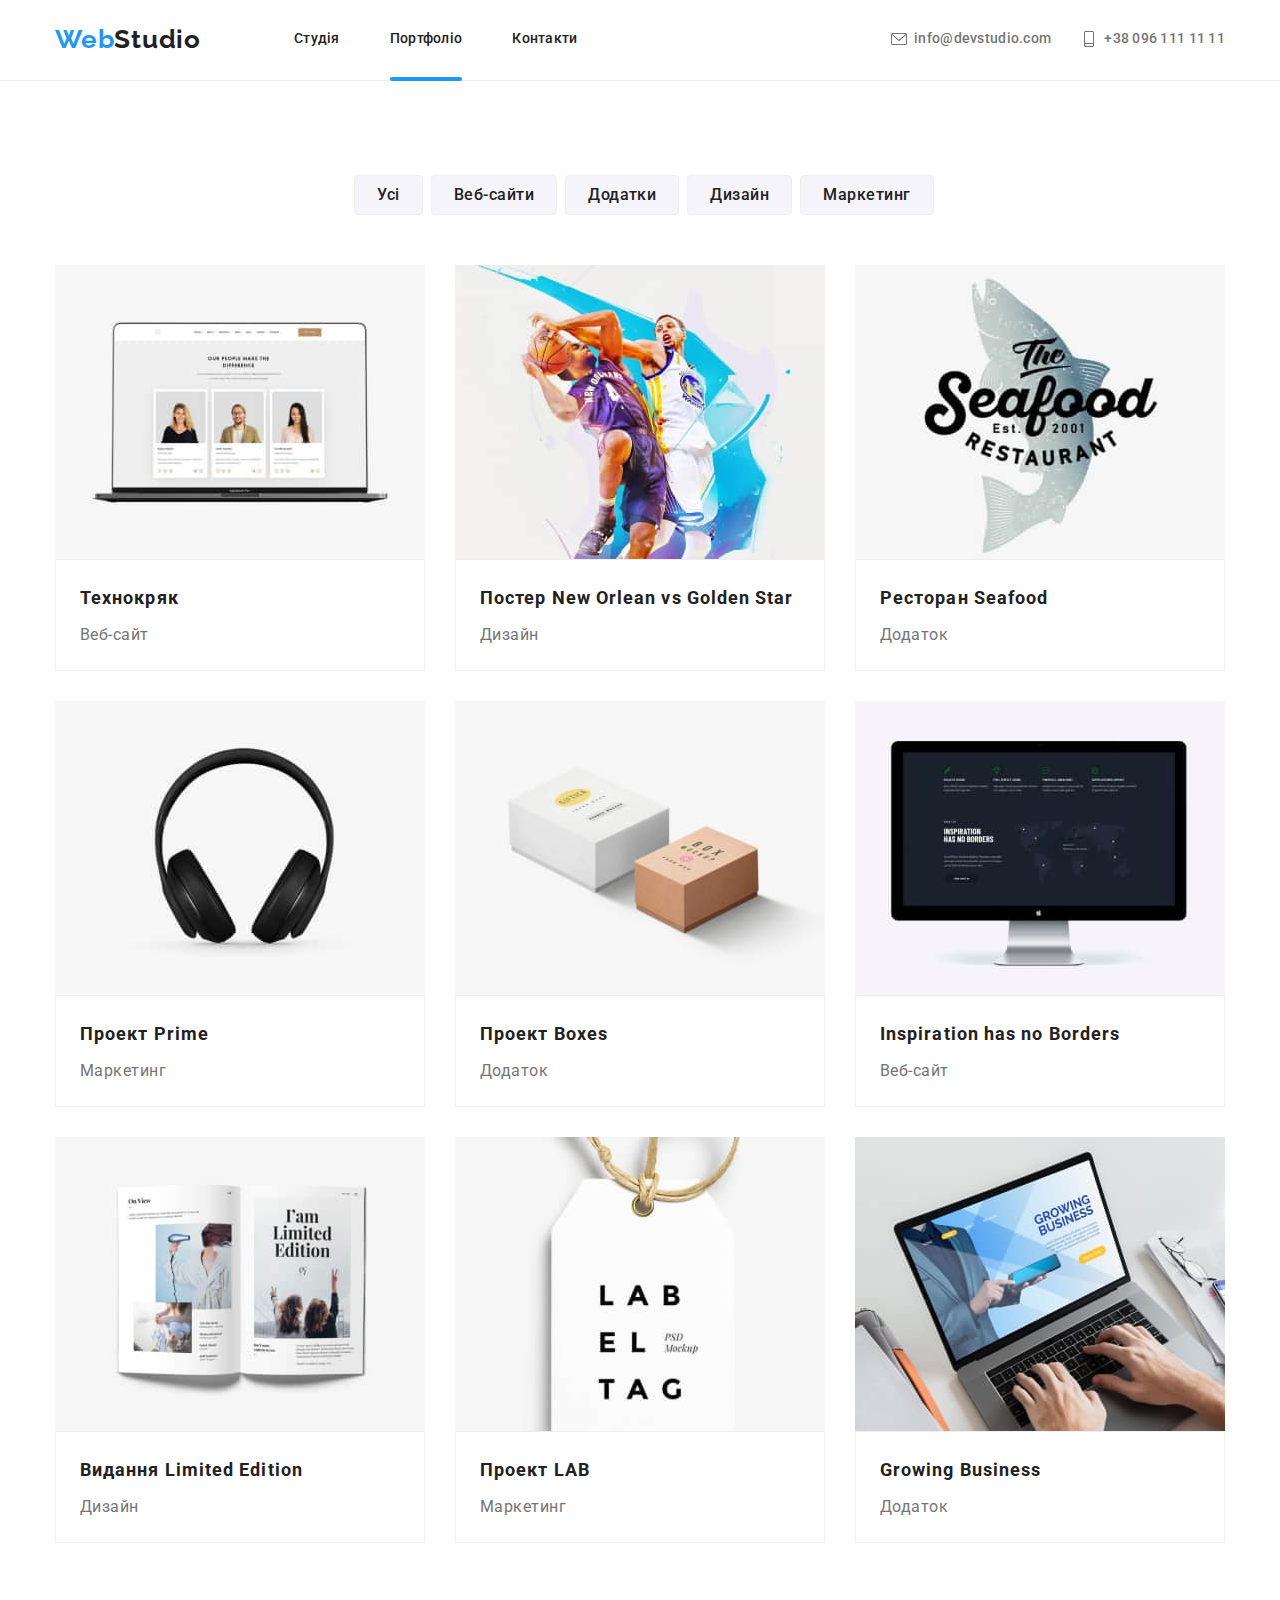
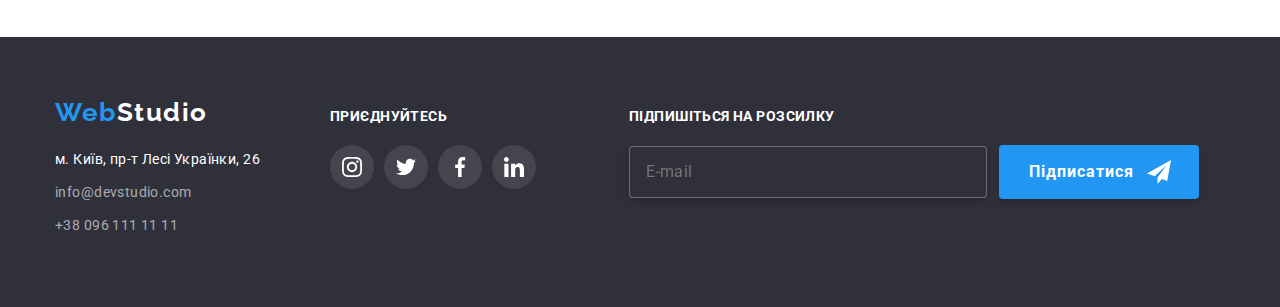
==== portfolio.html @ 9f4e59aa "add clon" ====
<!DOCTYPE html>
<html lang="uk">

<head>
    <meta charset="UTF-8">
    <meta http-equiv="X-UA-Compatible" content="IE=edge">
    <meta name="viewport" content="width=device-width, initial-scale=1.0">
    <link rel="preconnect" href="https://fonts.googleapis.com">
    <link rel="preconnect" href="https://fonts.gstatic.com" crossorigin>
    <link
        href="https://fonts.googleapis.com/css2?family=Raleway:wght@700&family=Roboto:wght@400;500;700;900&display=swap"
        rel="stylesheet">
    <!-- Спочатку нормалізатор -->
    <link rel="stylesheet"
        href="https://cdnjs.cloudflare.com/ajax/libs/modern-normalize/1.0.0/modern-normalize.min.css">
    <!-- В нормалізаторі modern-normalize за замовчуванням заданий глобальний border-box  в своїх стилях його можна не
        вказувати. -->
    <!-- Потім мої стилі -->
    <link rel="stylesheet" href="./css/main.min.css " />
    <!-- <link rel="stylesheet" href="./css/styles.css" /> -->
    <title>WebStudio</title>
</head>

<body>
    <!-------------------------------------- Header ------------------->
    <header class="header">
        <div class="container header__container">
            <nav class="navigation">
                <a class="logo header__logo" href="./index.html" lang="en"><span class="logo__accent">Web</span>Studio</a>
                <ul class="navigation navigation__list list">
                    <li><a class="navigation__link" href="./index.html">Студія</a> </li>
                    <li class="navigation__item"><a class="navigation__link" href="./portfolio.html">Портфоліо</a> </li>
                    <li><a class="navigation__link" href="#">Контакти</a> </li>
                </ul>
            </nav>
    
            <!-- <div class="connect header__connect"> -->
            <div class="container-connect">
                <ul class="connect list">
                    <li class="connect__item">
                        <a class="connect link" href="mailto:info@devstudio.com">
                            <svg class="connect__icon" width="16" height="16">
                                <use href="./images/symbol-defs.svg#icon-envelope"></use>
                            </svg>info@devstudio.com</a>
                    </li>
                    <li class="connect__item">
                        <a class="connect link" href="tel:+380961111111">
                            <svg class="connect__icon" width="16" height="16">
                                <use href="./images/symbol-defs.svg#icon-smartphone"></use>
                            </svg>+38 096 111 11 11</a>
                    </li>
                </ul>
            </div>
        </div>
    </header>
    </div>
    <main>
        <!------------------------- список кнопок-------------->
        <section class="section">
            <div class="container">
                <div class="btn-container">
                    <ul class="list">
                        <li class="btn-item"> <button class="button button-potfolio" type="button">Усі</button></li>
                        <li class="btn-item"> <button class="button button-potfolio" type="button">Веб-сайти</button>
                        </li>
                        <li class="btn-item"> <button class="button button-potfolio" type="button">Додатки</button></li>
                        <li class="btn-item"> <button class="button button-potfolio" type="button">Дизайн</button></li>
                        <li class="btn-item"> <button class="button button-potfolio" type="button">Маркетинг</button>
                        </li>
                    </ul>
                </div>
                <!-------------------------наші роботи products------------------->
                <ul class="list products-card">
                    <li class="products-card-item">
                        <div class="product-overflow">
                            <img clas="product-img" src="./images/tehnocrack.jpg" alt="технокряк" width="370">
                            <p class="products-actions"> Ресурс пропонує комплексні пропозиції з різним рівнем
                                функціоналу та сервісів. Все це
                                дозволить відвідувачу отримати
                                вичерпні відомості про компанію чи приватну особу.
                            </p>
                        </div>
                        <div class="products-text">
                            <h3 class="products-title">Технокряк</h3>
                            <p class="products-type">Веб-сайт</p>
                        </div>
                    </li>
                    <li class="products-card-item">
                        <div class="product-overflow">
                            <img clas="product-img" src="./images/neworlean.jpg" alt="ньюОрлеан" width="370">
                            <p class="products-actions"> Ресурс пропонує комплексні пропозиції з різним рівнем
                                функціоналу та сервісів. Все це дозволить відвідувачу отримати
                                вичерпні відомості про компанію чи приватну особу.
                            </p>
                        </div>
                        <div class="products-text">
                            <h3 class="products-title">Постер New Orlean vs Golden Star</h3>
                            <p class="products-type">Дизайн</p>
                        </div>
                    </li>
                    <li class="products-card-item">
                        <div class="product-overflow">
                            <img clas="product-img" src="./images/seafood.jpg" alt="ресторан" width="370">
                            <p class="products-actions"> Ресурс пропонує комплексні пропозиції з різним рівнем
                                функціоналу та сервісів. Все це дозволить відвідувачу отримати
                                вичерпні відомості про компанію чи приватну особу.
                            </p>
                        </div>
                        <div class="products-text">
                            <h3 class="products-title"> Ресторан <span lang="en">Seafood</span></h3>
                            <p class="products-type">Додаток</p>
                        </div>
                    </li>
                    <li class="products-card-item">
                        <div class="product-overflow">
                            <img clas="product-img" src="./images/prime.jpg" alt="прайм" width="370">
                            <p class="products-actions"> Ресурс пропонує комплексні пропозиції з різним рівнем
                                функціоналу та сервісів. Все це дозволить відвідувачу отримати
                                вичерпні відомості про компанію чи приватну особу.
                            </p>
                        </div>
                        <div class="products-text">
                            <h3 class="products-title">Проект <span lang="en">Prime</span></h3>
                            <p class="products-type">Маркетинг</p>
                        </div>
                    </li>
                    <li class="products-card-item">
                        <div class="product-overflow">
                            <img clas="product-img" src="./images/boxes.jpg" alt="боксес" width="370">
                            <p class="products-actions"> Ресурс пропонує комплексні пропозиції з різним рівнем
                                функціоналу та сервісів. Все це дозволить відвідувачу отримати
                                вичерпні відомості про компанію чи приватну особу.
                            </p>
                        </div>
                        <div class="products-text">
                            <h3 class="products-title">Проект <span lang="en">Boxes</span></h3>
                            <p class="products-type">Додаток</p>
                        </div>
                    </li>
                    <li class="products-card-item">
                        <div class="product-overflow">
                            <img clas="product-img" src="./images/inspiration.jpg" alt="натхнення" width="370">
                            <p class="products-actions"> Ресурс пропонує комплексні пропозиції з різним рівнем
                                функціоналу та сервісів. Все це дозволить відвідувачу отримати
                                вичерпні відомості про компанію чи приватну особу.
                            </p>
                        </div>
                        <div class="products-text">
                            <h3 class="products-title"> Inspiration has no Borders</h3>
                            <p class="products-type">Веб-сайт</p>
                        </div>
                    </li>
                    <li class="products-card-item">
                        <div class="product-overflow">
                            <img clas="product-img" src="./images/limited.jpg" alt="видання" width="370">
                            <p class="products-actions"> Ресурс пропонує комплексні пропозиції з різним рівнем
                                функціоналу та сервісів. Все це дозволить відвідувачу отримати
                                вичерпні відомості про компанію чи приватну особу.
                            </p>
                        </div>
                        <div class="products-text">
                            <h3 class="products-title">Видання <span lang="en">Limited Edition</span></h3>
                            <p class="products-type">Дизайн</p>
                        </div>
                    </li>
                    <li class="products-card-item">
                        <div class="product-overflow">
                            <img clas="product-img" src="./images/lab.jpg" alt="лаб" width="370">
                            <p class="products-actions"> Ресурс пропонує комплексні пропозиції з різним рівнем
                                функціоналу та сервісів. Все це дозволить відвідувачу отримати
                                вичерпні відомості про компанію чи приватну особу.
                            </p>
                        </div>
                        <div class="products-text">
                            <h3 class="products-title">Проект <span lang="en">LAB</span></h3>
                            <p class="products-type">Маркетинг</p>
                        </div>
                    </li>
                    <li class="products-card-item">
                        <div class="product-overflow">
                            <img clas="product-img" src="./images/business.jpg" alt="бизнес" width="370">
                            <p class="products-actions"> Ресурс пропонує комплексні пропозиції з різним рівнем
                                функціоналу та сервісів. Все це дозволить відвідувачу отримати
                                вичерпні відомості про компанію чи приватну особу.
                            </p>
                        </div>
                        <div class="products-text">
                            <h3 class="products-title"> <span lang="en">Growing Business</span></h3>
                            <p class="products-type">Додаток</p>
                        </div>
                    </li>
                </ul>
            </div>
        </section>
    </main>
    <!------------------------------------- footer ------------------->
    <footer class="footer">
        <div class="container container-foot">
            <div class="foot">
    
                <a class="footer__logo link" href="./index.html" lang="en"><span class="logo__accent">Web</span>Studio</a>
    
                <address class="container-address">
                    <a class="link address-link" href="https://goo.gl/maps/qexC5noHdbvhc4Kc7" target="_blank"
                        rel="noopener noreferrer">м. Київ, пр-т Лесі Українки, 26</a>
                </address>
    
                <ul class="foot-contacts list">
                    <li>
                        <a class="foot-contacts link" href="mailto:info@devstudio.com">info@devstudio.com</a>
                    </li>
                    <li>
                        <a class="foot-contacts link" href="tel:+380961111111">+38 096 111 11 11</a>
                    </li>
                </ul>
            </div>
    
            <div class="add">
                <h3 class="add__title">приєднуйтесь</h3>
                <!-- список соц мереж -->
                <ul class="soc list">
                    <li class="soc__item">
                        <a class="soc__link" href="#">
                            <svg class="" with="20" height="20">
                                <use href="./images/symbol-defs.svg#icon-instagram"></use>
                            </svg>
                        </a>
                    </li>
                    <li class="soc__item">
                        <a class="soc__link" href="#">
                            <svg class="" with="20" height="20">
                                <use href="./images/symbol-defs.svg#icon-twitter"></use>
                            </svg>
                        </a>
                    </li>
                    <li class="soc__item">
                        <a class="soc__link" href="#">
                            <svg class="" with="20" height="20">
                                <use href="./images/symbol-defs.svg#icon-facebook"></use>
                            </svg>
                        </a>
                    </li>
                    <li class="soc__item">
                        <a class="soc__link" href="#">
                            <svg class="" with="20" height="20">
                                <use href="./images/symbol-defs.svg#icon-linkedin"></use>
                            </svg>
                        </a>
                    </li>
                </ul>
            </div>
    
            <div class="subscribe">
                <h3 class="subscribe__title">підпишіться на розсилку</h3>
                <div class="subscribe__container">
                    <input class="subscribe__inp" type="email" name="mail" id="mail" placeholder="E-mail" />
                    <button class="subscribe__button" type="submit"> Підписатися</button>
                    <svg class="icon-send" width="24" height="24">
                        <use href="./images/icons.svg#icon-send"></use>
                    </svg>
                </div>
            </div>
        </div>
    </footer>


</body>

</html>
---- css/main.min.css ----
:root{--timing-function: 250ms cubic-bezier(0.4, 0, 0.2, 1);--primary-text-color: #757575;--secondary-text-color: #212121;--accent-background: #2196f3;--accent-text: #ffffff;--background-color: #f5f4fa;--primary-background-color: #ffffff;--secondary-background-color: #2f303a}.current{color:var(--accent-background)}.visually-hidden{position:absolute;white-space:nowrap;width:1px;height:1px;overflow:hidden;border:0;padding:0;clip:rect(0 0 0 0);-webkit-clip-path:inset(50%);clip-path:inset(50%);margin:-1px}textarea{resize:none}p,h1,h2,h3,h4,h5,h6{margin:0}ol,ul{margin:0;padding-left:0;list-style:none}a{color:currentColor;text-decoration:none}img{display:block;max-width:100%;height:auto}.about__title,.team__title,.client__title{font-weight:700;font-size:36px;line-height:1.16;letter-spacing:.03em;text-align:center;color:var(--secondary-text-color);margin-bottom:50px}.add__title,.subscribe__title{font-weight:700;font-size:14px;line-height:1.14;letter-spacing:.03em;text-transform:uppercase;color:var(--accent-text);margin-bottom:20px}body{font-family:"Roboto",sans-serif;font-weight:400;font-size:14px;line-height:1.71;letter-spacing:.03em;background-color:var(--primary-background-color);color:var(--primary-text-color)}.link{display:flex;text-decoration:none}.list{display:flex;list-style:none}.button{font-family:"Roboto",sans-serif;text-align:center;cursor:pointer}.container{width:1200px;padding-left:15px;padding-right:15px;margin-left:auto;margin-right:auto}.btn-container{display:flex;justify-content:center;margin-bottom:50px}.section{padding-top:94px;padding-bottom:94px}.logo{font-family:"Raleway";font-weight:700;font-size:26px;line-height:1.19;letter-spacing:.03em;color:var(--secondary-text-color)}.logo__accent{color:var(--accent-background)}.soc{display:flex;justify-content:center;align-items:baseline;gap:10px}.soc__link{width:44px;height:44px;border-radius:50%;display:flex;align-items:center;justify-content:center;background-color:rgba(255,255,255,.1);transition:color var(--timing-function),background-color var(--timing-function);fill:currentColor}.soc__link:hover,.soc__link:focus{background-color:var(--accent-background);color:var(--accent-text)}.soc__item{color:var(--accent-text)}.team__soc__item{color:#afb1b8}.backdrop{position:fixed;top:0px;left:0px;width:100%;height:100%;background:rgba(0,0,0,.2);transition:opacity var(--timing-function),visibility var(--timing-function)}.modal{position:absolute;top:50%;left:50%;min-width:528px;min-height:581px;background:var(--primary-background-color);box-shadow:0px 1px 3px rgba(0,0,0,.12),0px 1px 1px rgba(0,0,0,.14),0px 2px 1px rgba(0,0,0,.2);border-radius:4px;transform:translate(-50%, -50%) scaleY(1) rotate(0deg);transition:transform 250ms linear}.backdrop.is-hidden .modal{transform:translate(-50%, -50%) scaleY(0) rotate(90deg)}.backdrop.is-hidden{opacity:0;visibility:hidden;pointer-events:none}.form{position:relative;width:528px;height:581px;background:var(--accent-text);box-shadow:0px 1px 3px rgba(0,0,0,.12),0px 1px 1px rgba(0,0,0,.14),0px 2px 1px rgba(0,0,0,.2);border-radius:4px;padding:40px}.modal-close-btn{position:absolute;top:8px;right:8px;display:flex;align-items:center;justify-content:center;width:30px;height:30px;background:var(--primary-background-color);border:1px solid rgba(0,0,0,.1);border-radius:50%;background-color:rgba(0,0,0,0);padding:0;cursor:pointer}.icon-close{transition:fill var(--timing-function)}.icon-close:hover,.icon-close:focus{fill:var(--accent-background)}.modal-title{font-weight:700;font-size:20px;line-height:1.15;letter-spacing:.03em;text-align:center;color:var(--secondary-text-color);margin-bottom:12px}.form-container{position:relative}.form-title-field{font-weight:400;font-size:12px;line-height:1.16;letter-spacing:.01em;margin-bottom:4px}.form-input{display:block;width:100%;height:40px;padding:0;padding-left:42px;border:1px solid rgba(33,33,33,.2);border-radius:4px;transition:border var(--timing-function);cursor:pointer}.form-input:hover{border-color:var(--accent-background);fill:var(--accent-background)}.form-label{display:flex;flex-direction:column;transition:fill var(--timing-function);font-size:16px;margin-bottom:10px;outline:rgba(0,0,0,0)}.form-label:last-child{margin-bottom:0px}.form-textarea{width:100%;padding:12px 16px;font-weight:400;font-size:12px;line-height:1.16;letter-spacing:.01em;border:1px solid rgba(33,33,33,.2);border-radius:4px;transition:border-color var(--timing-function)}.form-textarea::-moz-placeholder{color:rgba(117,117,117,.5)}.form-textarea:-ms-input-placeholder{color:rgba(117,117,117,.5)}.form-textarea::placeholder{color:rgba(117,117,117,.5)}.form-textarea:hover{border-color:var(--accent-background)}.icon{position:absolute;top:50%;left:12px;transform:translateY(-50%)}.form-container:focus-within>.icon{fill:var(--accent-background);border-color:var(--accent-background)}.form-button{display:block;margin:0px auto;width:200px;font-weight:700;font-size:16px;line-height:1.87;letter-spacing:.06em;text-align:center;padding:10px 52px;color:var(--accent-text);border-color:#188ce8;border:none;background:#188ce8;transition:box-shadow var(--timing-function);border-radius:4px;cursor:pointer}.form-button:hover,.form-button:focus{box-shadow:0px 4px 4px rgba(0,0,0,.15)}.check{display:flex;align-items:center;justify-content:center;margin-top:20px;margin-bottom:30px;line-height:1.71;letter-spacing:.03em}.check-icon{width:15px;height:15px;border:2px solid var(--secondary-text-color);border-radius:2px;margin-right:7px}.check-inp:checked+.check-icon{border:var(--accent-background);background-color:var(--accent-background);background-image:url(../images/iconcheck.svg);background-size:contain;background-origin:border-box}.dogovor-accent{color:var(--accent-background);text-decoration:underline;text-underline-offset:3px}.header{padding-top:24px;padding-bottom:25px;border-bottom:1px solid #ececec}.header__container{display:flex;align-items:center}.navigation{display:flex;align-items:center}.container-connect{margin-left:auto}.header__logo{margin-right:93px}.navigation{font-weight:500;font-size:14px;line-height:1.14;letter-spacing:.02em;color:var(--secondary-text-color)}.navigation__list{gap:50px}.navigation__link{transition:var(--timing-function)}.navigation__link:hover,.navigation__link:focus{color:var(--accent-background)}.navigation__item{position:relative}.navigation__item::after{position:absolute;left:0px;top:46px;content:"";width:100%;height:4px;background:var(--accent-background);border-radius:2px}.connect{display:flex;font-weight:500;font-size:14px;line-height:1.14;letter-spacing:.02em;color:var(--primary-text-color);fill:currentColor;transition:color var(--timing-function)}.connect:hover,.connect:focus{color:var(--accent-background)}.connect__item{margin-right:30px}.connect__item:last-child{margin-right:0}.connect__icon{margin-right:7px}.hero{max-width:1600px;margin:0 auto;padding:200px 0px;background:var(--secondary-background-color);text-align:center;background-image:linear-gradient(rgba(47, 48, 58, 0.4), rgba(47, 48, 58, 0.4)),url(../images/hero.jpg);background-repeat:no-repeat;background-position:center;background-size:cover}.hero__title{font-weight:900;font-size:44px;line-height:1.36;letter-spacing:.06em;width:696px;color:var(--primary-background-color);text-transform:uppercase;margin:0 auto;margin-bottom:30px}.hero__button{width:216px;font-weight:700;font-size:14px;line-height:1.87;letter-spacing:.06em;color:var(--accent-text);background:var(--accent-background);border-radius:4px;border-color:rgba(0,0,0,0);padding:10px 32px}.benefits{gap:30px}.benefits__title{font-weight:700;font-size:14px;line-height:1.14;letter-spacing:.03em;text-transform:uppercase;color:var(--secondary-text-color);margin-bottom:10px}.benefits__item{width:270px}.benefits__item::before{display:block;content:"";height:120px;margin-bottom:30px;background-repeat:no-repeat;background-position:center;background-color:var(--background-color);border-radius:4px}.benefits__text{font-weight:400;font-size:14px;line-height:1.71;letter-spacing:.03em}.icon-detail::before{background-image:url(../images/icon/antenna.svg)}.icon-punctuality::before{background-image:url(../images/icon/clock.svg)}.icon-time::before{background-image:url(../images/icon/diagram.svg)}.icon-tech::before{background-image:url(../images/icon/astronaut.svg)}.about{padding-top:0px;gap:30px}.about__item{position:relative}.about__box{position:absolute;left:0;bottom:0;width:100%;height:70px;background:rgba(47,48,58,.8);text-align:center;padding:27px}.about__text{font-weight:700;font-size:14px;line-height:1.14;letter-spacing:.03em;text-transform:uppercase;color:var(--accent-text)}.team{gap:30px;background-color:var(--background-color)}.team__item{max-width:270px;gap:30px;background:var(--primary-background-color);box-shadow:0px 1px 3px rgba(0,0,0,.12),0px 1px 1px rgba(0,0,0,.14),0px 2px 1px rgba(0,0,0,.2);border-radius:0px 0px 4px 4px}.user{padding-top:30px;padding-bottom:30px}.user__name{font-weight:500;font-size:16px;line-height:1.19;letter-spacing:.03em;color:var(--secondary-text-color);text-align:center;margin-bottom:10px}.user__profile{font-weight:400;font-size:16px;line-height:1.19;letter-spacing:.03em;text-align:center;margin-bottom:16px}.client{justify-content:space-between;text-align:center}.client__link{width:170px;height:92px;display:flex;align-items:center;justify-content:center;border:1px solid #afb1b8;border-radius:4px;color:#afb1b8;transition:color var(--timing-function),border-color var(--timing-function)}.client__link:hover,.client__link:focus{border-color:var(--accent-background);color:var(--accent-background)}.client__icon{fill:currentColor}.footer{margin:0 auto;padding-top:60px;padding-bottom:60px;background:var(--secondary-background-color);line-height:1.71;letter-spacing:.03em}.container-foot{display:flex;align-items:baseline}.foot{display:block}.footer__logo{font-family:"Raleway";font-style:normal;font-weight:700;font-size:26px;line-height:1.19;letter-spacing:.06em;width:145px;margin-bottom:20px;color:var(--accent-text)}.container-address{display:block;margin-bottom:9px}.address-link{font-style:normal;line-height:1.71;letter-spacing:.03em;color:var(--accent-text)}.foot-contacts{display:block;margin-bottom:9px;color:rgba(255,255,255,.6)}.add-title,.subscribe-title{color:var(--accent-text);margin-bottom:20px}.add{display:block;margin-left:70px}.subscribe{margin-left:93px;margin-right:0px}.subscribe__container{position:relative;display:flex;width:570px;justify-content:space-between;align-items:center;gap:12px}.subscribe__inp{display:flex;width:358px;align-items:center;font-size:16px;line-height:1.25;letter-spacing:.03em;padding:15px 0px 15px 16px;background-color:var(--secondary-background-color);border:1px solid rgba(255,255,255,.3);filter:drop-shadow(0px 4px 4px rgba(0, 0, 0, 0.15));border-radius:4px;color:rgba(255,255,255,.6)}.subscribe__button{width:200px;padding:10px;font-weight:700;font-size:16px;line-height:1.875;letter-spacing:.06em;align-items:center;text-align:left;padding:10px 28px;color:var(--accent-text);background:var(--accent-background);border-radius:4px;box-shadow:0px 4px 4px rgba(0,0,0,.15);border-color:rgba(0,0,0,0)}.icon-send{position:absolute;right:28px;margin-left:10px;fill:var(--accent-text)}.button-potfolio{font-weight:500;font-size:16px;line-height:1.625;letter-spacing:.03em;color:var(--secondary-text-color);padding:6px 22px;background-color:var(--background-color);border-radius:4px;border:1px solid #eee;transition:color var(--timing-function),background-color var(--timing-function)}.button-potfolio:hover,.button-potfolio:focus{color:var(--accent-text);background-color:var(--accent-background)}.btn-item{margin-left:8px}.products-title{font-weight:700;font-size:18px;line-height:2;letter-spacing:.06em;color:var(--secondary-text-color);margin-bottom:4px}.products-card{display:flex;flex-wrap:wrap;gap:30px;background:var(--primary-background-color)}.products-card-item{transition:box-shadow var(--timing-function)}.products-card-item:hover,.products-card-item:focus{box-shadow:0px 1px 1px rgba(0,0,0,.12),0px 4px 4px rgba(0,0,0,.06),1px 4px 6px rgba(0,0,0,.16)}.products-text{padding:20px 24px;border:1px solid #eee}.products-type{font-weight:400;font-size:16px;line-height:1.875;letter-spacing:.03em}.product-overflow{position:relative;overflow:hidden}.products-actions{position:absolute;top:0;left:0;height:100%;font-weight:400;font-size:18px;line-height:1.56;letter-spacing:.03em;color:var(--accent-text);padding:63px 24px 0px 24px;background:rgba(33,150,243,.9);transform:translateY(100%);transition:transform var(--timing-function)}.products-card-item:hover .products-actions{transform:translateY(0%)}/*# sourceMappingURL=main.min.css.map */
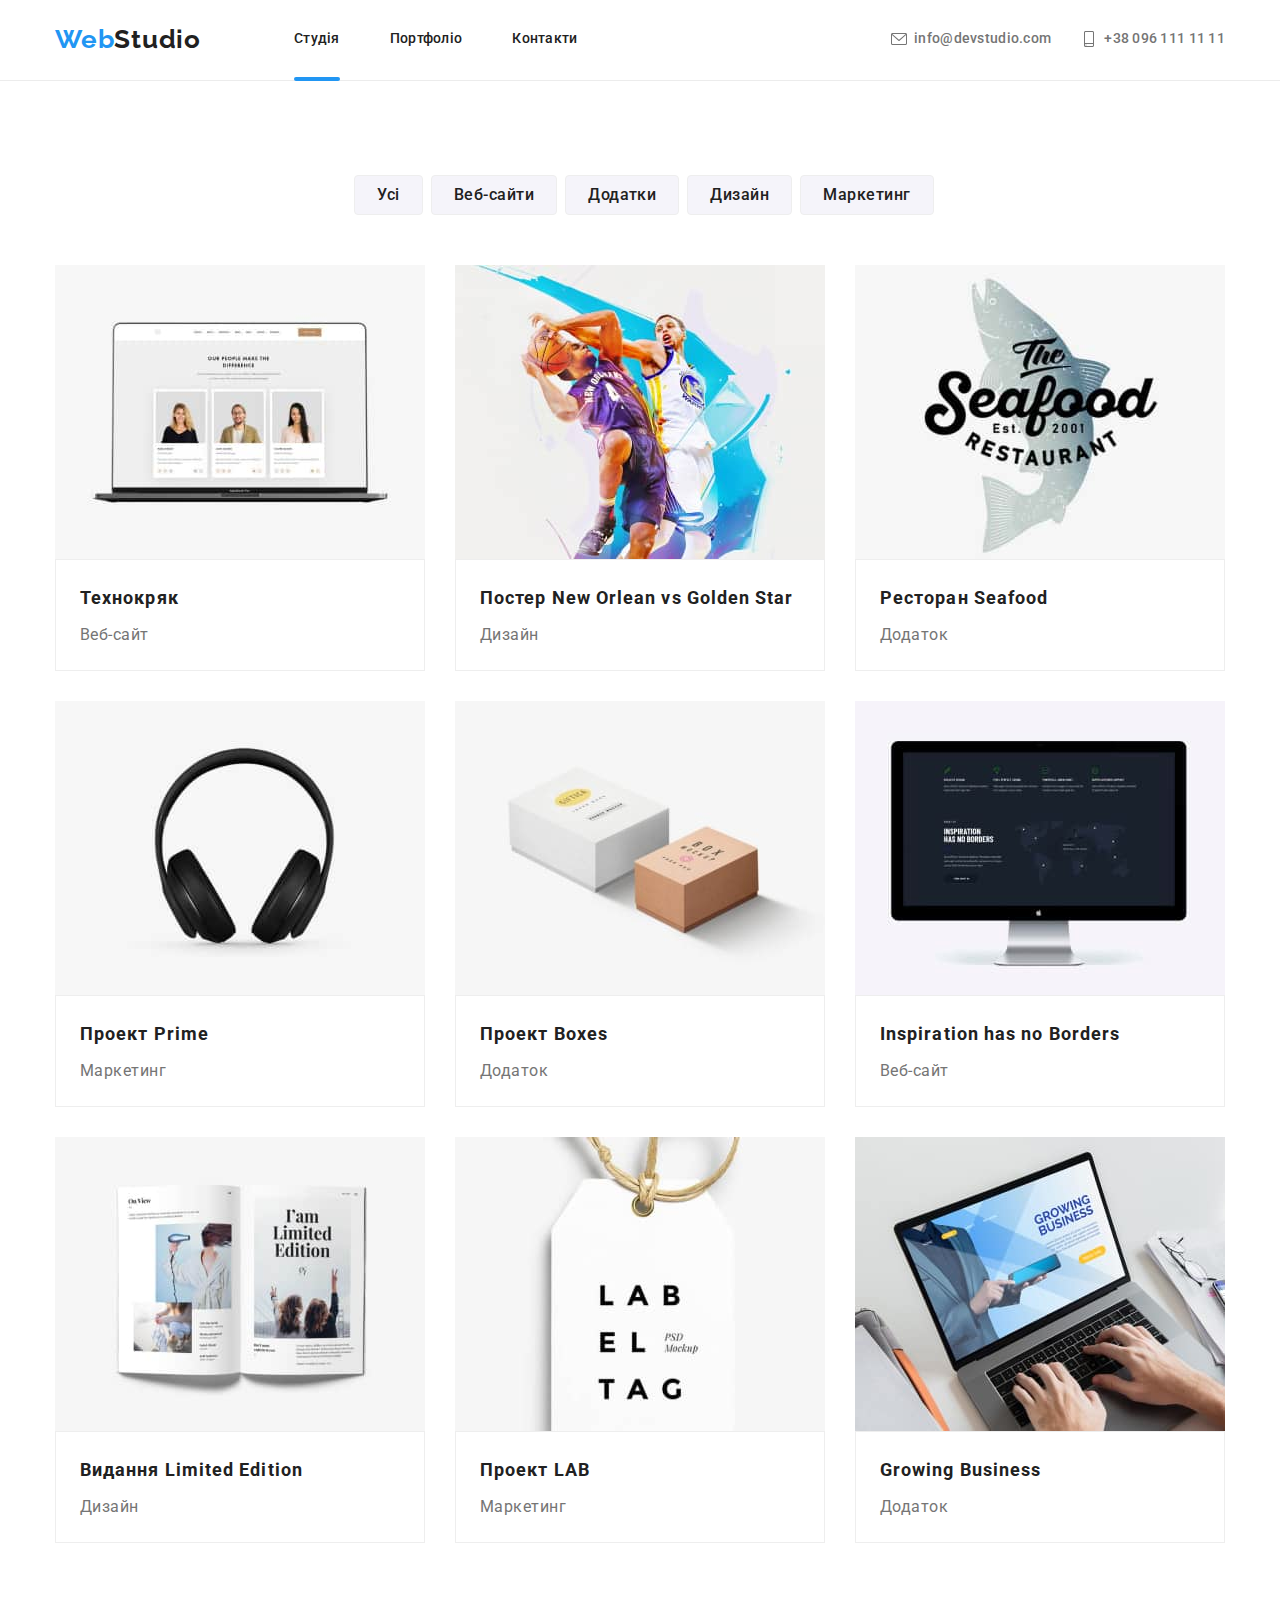
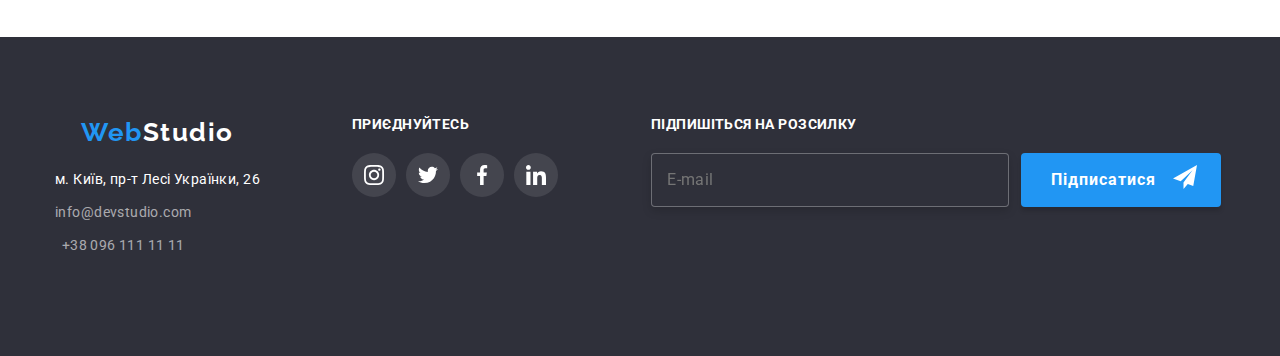
==== commit 764e24d1: "add kor" ====
--- a/portfolio.html
+++ b/portfolio.html
@@ -23,49 +23,102 @@
 
 <body>
     <!-------------------------------------- Header ------------------->
+    <!------------------------------- Header ------------------->
     <header class="header">
         <div class="container header__container">
+            <a class="logo header__logo" href="./index.html" lang="en"><span class="logo__accent">Web</span>Studio</a>
             <nav class="navigation">
-                <a class="logo header__logo" href="./index.html" lang="en"><span class="logo__accent">Web</span>Studio</a>
                 <ul class="navigation navigation__list list">
-                    <li><a class="navigation__link" href="./index.html">Студія</a> </li>
-                    <li class="navigation__item"><a class="navigation__link" href="./portfolio.html">Портфоліо</a> </li>
+                    <li class="navigation__item"><a class="navigation__link" href="./index.html">Студія</a></li>
+                    <li><a class="navigation__link" href="./portfolio.html">Портфоліо</a></li>
                     <li><a class="navigation__link" href="#">Контакти</a> </li>
                 </ul>
             </nav>
     
-            <!-- <div class="connect header__connect"> -->
             <div class="container-connect">
-                <ul class="connect list">
-                    <li class="connect__item">
-                        <a class="connect link" href="mailto:info@devstudio.com">
+                <ul class="connect">
+                    <li class="connect__item"><a class="connect link" href="mailto:info@devstudio.com">
                             <svg class="connect__icon" width="16" height="16">
                                 <use href="./images/symbol-defs.svg#icon-envelope"></use>
                             </svg>info@devstudio.com</a>
                     </li>
-                    <li class="connect__item">
-                        <a class="connect link" href="tel:+380961111111">
+                    <li class="connect__item"><a class="connect link" href="tel:+380961111111">
                             <svg class="connect__icon" width="16" height="16">
                                 <use href="./images/symbol-defs.svg#icon-smartphone"></use>
                             </svg>+38 096 111 11 11</a>
                     </li>
                 </ul>
             </div>
+    
+            <button type="button" class="menu-open-btn" data-menu-open>
+                <svg class="icon_mob_menu" width="40" height="40">
+                    <use href="./images/icons.svg#icon_mob_menu"></use>
+                </svg>
+            </button>
         </div>
+        <!-- ------------------------------------------------------------------ -->
+        <div class="mob-menu is-hidden" data-menu>
+            <div class="container">
+    
+                <button type="button" class="menu-close-btn" data-menu-close>
+                    <svg class="icon-close_mob" width="40" height="40">
+                        <use href="./images/icons.svg#icon-close_mob"></use>
+                    </svg>
+                </button>
+    
+                <div>
+                    <ul class="mob-menu-list list">
+                        <li class="mob-menu__item"><a class="mob-menu__link" href="./index.html">Студія</a>
+                        </li>
+                        <li class="mob-menu__item"><a class="mob-menu__link" href="./portfolio.html">Портфоліо</a>
+                        </li>
+                        <li class="mob-menu__item"><a class="mob-menu__link" href="#">Контакти</a>
+                        </li>
+                    </ul>
+                </div>
+    
+    
+                <div>
+                    <ul class="mob_connect__list">
+                        <li class="mob_connect__item">
+                            <a class="connect__tel" href="tel:+380961111111">+38 096 111 11 11</a>
+                        </li>
+                        <li class="mob_connect__item">
+                            <a class="connect__mail" href="mailto:info@devstudio.com">info@devstudio.com</a>
+                        </li>
+                    </ul>
+    
+                    <ul class="mob_soc list">
+                        <li class="mob_soc__item"><a class="mob_soc__link" href="#">
+                                <use href="#">Instagram</use>
+                            </a></li>
+                        <li class="mob_soc__item"><a class="mob_soc__link" href="#">
+                                <use href="#">Twitter</use>
+                            </a></li>
+                        <li class="mob_soc__item"><a class="mob_soc__link" href="#">
+                                <use href="#">Facebook</use>
+                            </a></li>
+                        <li class="mob_soc__item"><a class="mob_soc__link" href="#">
+                                <use href="#">Linkedin</use>
+                            </a></li>
+                    </ul>
+                    </div=>
+                </div>
+            </div>
     </header>
-    </div>
     <main>
         <!------------------------- список кнопок-------------->
         <section class="section">
             <div class="container">
                 <div class="btn-container">
                     <ul class="list">
-                        <li class="btn-item"> <button class="button button-potfolio" type="button">Усі</button></li>
-                        <li class="btn-item"> <button class="button button-potfolio" type="button">Веб-сайти</button>
-                        </li>
-                        <li class="btn-item"> <button class="button button-potfolio" type="button">Додатки</button></li>
-                        <li class="btn-item"> <button class="button button-potfolio" type="button">Дизайн</button></li>
-                        <li class="btn-item"> <button class="button button-potfolio" type="button">Маркетинг</button>
+                        <li class="btn-item"> <button class="button button-portfolio" type="button">Усі</button></li>
+                        <li class="btn-item"> <button class="button button-portfolio" type="button">Веб-сайти</button>
+                        </li>
+                        <li class="btn-item"> <button class="button button-portfolio" type="button">Додатки</button>
+                        </li>
+                        <li class="btn-item"> <button class="button button-portfolio" type="button">Дизайн</button></li>
+                        <li class="btn-item"> <button class="button button-portfolio" type="button">Маркетинг</button>
                         </li>
                     </ul>
                 </div>
@@ -195,71 +248,77 @@
     </main>
     <!------------------------------------- footer ------------------->
     <footer class="footer">
-        <div class="container container-foot">
-            <div class="foot">
-    
-                <a class="footer__logo link" href="./index.html" lang="en"><span class="logo__accent">Web</span>Studio</a>
-    
-                <address class="container-address">
-                    <a class="link address-link" href="https://goo.gl/maps/qexC5noHdbvhc4Kc7" target="_blank"
-                        rel="noopener noreferrer">м. Київ, пр-т Лесі Українки, 26</a>
-                </address>
-    
-                <ul class="foot-contacts list">
-                    <li>
-                        <a class="foot-contacts link" href="mailto:info@devstudio.com">info@devstudio.com</a>
-                    </li>
-                    <li>
-                        <a class="foot-contacts link" href="tel:+380961111111">+38 096 111 11 11</a>
-                    </li>
-                </ul>
-            </div>
-    
-            <div class="add">
-                <h3 class="add__title">приєднуйтесь</h3>
-                <!-- список соц мереж -->
-                <ul class="soc list">
-                    <li class="soc__item">
-                        <a class="soc__link" href="#">
-                            <svg class="" with="20" height="20">
-                                <use href="./images/symbol-defs.svg#icon-instagram"></use>
-                            </svg>
-                        </a>
-                    </li>
-                    <li class="soc__item">
-                        <a class="soc__link" href="#">
-                            <svg class="" with="20" height="20">
-                                <use href="./images/symbol-defs.svg#icon-twitter"></use>
-                            </svg>
-                        </a>
-                    </li>
-                    <li class="soc__item">
-                        <a class="soc__link" href="#">
-                            <svg class="" with="20" height="20">
-                                <use href="./images/symbol-defs.svg#icon-facebook"></use>
-                            </svg>
-                        </a>
-                    </li>
-                    <li class="soc__item">
-                        <a class="soc__link" href="#">
-                            <svg class="" with="20" height="20">
-                                <use href="./images/symbol-defs.svg#icon-linkedin"></use>
-                            </svg>
-                        </a>
-                    </li>
-                </ul>
-            </div>
-    
+        <div class="container foot">
+    
+            <div class="container-tablet">
+    
+                <div class="container-logo-contacts">
+                    <a class="footer__logo link" href="./index.html" lang="en"><span
+                            class="logo__accent">Web</span>Studio</a>
+                    <address class="container-address">
+                        <a class="link address-link" href="https://goo.gl/maps/qexC5noHdbvhc4Kc7" target="_blank"
+                            rel="noopener noreferrer">м. Київ, пр-т Лесі Українки, 26</a>
+                    </address>
+                    <ul class="foot-contacts list">
+                        <li>
+                            <a class="foot-contacts link" href="mailto:info@devstudio.com">info@devstudio.com</a>
+                        </li>
+                        <li>
+                            <a class="foot-contacts link" href="tel:+380961111111">+38 096 111 11 11</a>
+                        </li>
+                    </ul>
+                </div>
+    
+                <div class="add">
+                    <h3 class="add__title">приєднуйтесь</h3>
+                    <!-- список соц мереж -->
+                    <ul class="soc list">
+                        <li class="soc__item">
+                            <a class="soc__link" href="#">
+                                <svg class="" with="20" height="20">
+                                    <use href="./images/symbol-defs.svg#icon-instagram"></use>
+                                </svg>
+                            </a>
+                        </li>
+                        <li class="soc__item">
+                            <a class="soc__link" href=" #">
+                                <svg class="" with="20" height="20">
+                                    <use href="./images/symbol-defs.svg#icon-twitter"></use>
+                                </svg>
+                            </a>
+                        </li>
+                        <li class="soc__item">
+                            <a class="soc__link" href="#">
+                                <svg class="" with="20" height="20">
+                                    <use href="./images/symbol-defs.svg#icon-facebook"></use>
+                                </svg>
+                            </a>
+                        </li>
+                        <li class="soc__item">
+                            <a class="soc__link" href="#">
+                                <svg class="" with="20" height="20">
+                                    <use href="./images/symbol-defs.svg#icon-linkedin"></use>
+                                </svg>
+                            </a>
+                        </li>
+                    </ul>
+                </div>
+    
+            </div>
             <div class="subscribe">
                 <h3 class="subscribe__title">підпишіться на розсилку</h3>
                 <div class="subscribe__container">
                     <input class="subscribe__inp" type="email" name="mail" id="mail" placeholder="E-mail" />
                     <button class="subscribe__button" type="submit"> Підписатися</button>
-                    <svg class="icon-send" width="24" height="24">
-                        <use href="./images/icons.svg#icon-send"></use>
-                    </svg>
-                </div>
-            </div>
+                    <span class="send">
+                        <svg class="icon-send" width="24" height="24">
+                            <use href="./images/icons.svg#icon-send"></use>
+                        </svg>
+                    </span>
+                </div>
+            </div>
+    
+    
         </div>
     </footer>
 
--- a/css/main.min.css
+++ b/css/main.min.css
@@ -1 +1 @@
-:root{--timing-function: 250ms cubic-bezier(0.4, 0, 0.2, 1);--primary-text-color: #757575;--secondary-text-color: #212121;--accent-background: #2196f3;--accent-text: #ffffff;--background-color: #f5f4fa;--primary-background-color: #ffffff;--secondary-background-color: #2f303a}.current{color:var(--accent-background)}.visually-hidden{position:absolute;white-space:nowrap;width:1px;height:1px;overflow:hidden;border:0;padding:0;clip:rect(0 0 0 0);-webkit-clip-path:inset(50%);clip-path:inset(50%);margin:-1px}textarea{resize:none}p,h1,h2,h3,h4,h5,h6{margin:0}ol,ul{margin:0;padding-left:0;list-style:none}a{color:currentColor;text-decoration:none}img{display:block;max-width:100%;height:auto}.about__title,.team__title,.client__title{font-weight:700;font-size:36px;line-height:1.16;letter-spacing:.03em;text-align:center;color:var(--secondary-text-color);margin-bottom:50px}.add__title,.subscribe__title{font-weight:700;font-size:14px;line-height:1.14;letter-spacing:.03em;text-transform:uppercase;color:var(--accent-text);margin-bottom:20px}body{font-family:"Roboto",sans-serif;font-weight:400;font-size:14px;line-height:1.71;letter-spacing:.03em;background-color:var(--primary-background-color);color:var(--primary-text-color)}.link{display:flex;text-decoration:none}.list{display:flex;list-style:none}.button{font-family:"Roboto",sans-serif;text-align:center;cursor:pointer}.container{width:1200px;padding-left:15px;padding-right:15px;margin-left:auto;margin-right:auto}.btn-container{display:flex;justify-content:center;margin-bottom:50px}.section{padding-top:94px;padding-bottom:94px}.logo{font-family:"Raleway";font-weight:700;font-size:26px;line-height:1.19;letter-spacing:.03em;color:var(--secondary-text-color)}.logo__accent{color:var(--accent-background)}.soc{display:flex;justify-content:center;align-items:baseline;gap:10px}.soc__link{width:44px;height:44px;border-radius:50%;display:flex;align-items:center;justify-content:center;background-color:rgba(255,255,255,.1);transition:color var(--timing-function),background-color var(--timing-function);fill:currentColor}.soc__link:hover,.soc__link:focus{background-color:var(--accent-background);color:var(--accent-text)}.soc__item{color:var(--accent-text)}.team__soc__item{color:#afb1b8}.backdrop{position:fixed;top:0px;left:0px;width:100%;height:100%;background:rgba(0,0,0,.2);transition:opacity var(--timing-function),visibility var(--timing-function)}.modal{position:absolute;top:50%;left:50%;min-width:528px;min-height:581px;background:var(--primary-background-color);box-shadow:0px 1px 3px rgba(0,0,0,.12),0px 1px 1px rgba(0,0,0,.14),0px 2px 1px rgba(0,0,0,.2);border-radius:4px;transform:translate(-50%, -50%) scaleY(1) rotate(0deg);transition:transform 250ms linear}.backdrop.is-hidden .modal{transform:translate(-50%, -50%) scaleY(0) rotate(90deg)}.backdrop.is-hidden{opacity:0;visibility:hidden;pointer-events:none}.form{position:relative;width:528px;height:581px;background:var(--accent-text);box-shadow:0px 1px 3px rgba(0,0,0,.12),0px 1px 1px rgba(0,0,0,.14),0px 2px 1px rgba(0,0,0,.2);border-radius:4px;padding:40px}.modal-close-btn{position:absolute;top:8px;right:8px;display:flex;align-items:center;justify-content:center;width:30px;height:30px;background:var(--primary-background-color);border:1px solid rgba(0,0,0,.1);border-radius:50%;background-color:rgba(0,0,0,0);padding:0;cursor:pointer}.icon-close{transition:fill var(--timing-function)}.icon-close:hover,.icon-close:focus{fill:var(--accent-background)}.modal-title{font-weight:700;font-size:20px;line-height:1.15;letter-spacing:.03em;text-align:center;color:var(--secondary-text-color);margin-bottom:12px}.form-container{position:relative}.form-title-field{font-weight:400;font-size:12px;line-height:1.16;letter-spacing:.01em;margin-bottom:4px}.form-input{display:block;width:100%;height:40px;padding:0;padding-left:42px;border:1px solid rgba(33,33,33,.2);border-radius:4px;transition:border var(--timing-function);cursor:pointer}.form-input:hover{border-color:var(--accent-background);fill:var(--accent-background)}.form-label{display:flex;flex-direction:column;transition:fill var(--timing-function);font-size:16px;margin-bottom:10px;outline:rgba(0,0,0,0)}.form-label:last-child{margin-bottom:0px}.form-textarea{width:100%;padding:12px 16px;font-weight:400;font-size:12px;line-height:1.16;letter-spacing:.01em;border:1px solid rgba(33,33,33,.2);border-radius:4px;transition:border-color var(--timing-function)}.form-textarea::-moz-placeholder{color:rgba(117,117,117,.5)}.form-textarea:-ms-input-placeholder{color:rgba(117,117,117,.5)}.form-textarea::placeholder{color:rgba(117,117,117,.5)}.form-textarea:hover{border-color:var(--accent-background)}.icon{position:absolute;top:50%;left:12px;transform:translateY(-50%)}.form-container:focus-within>.icon{fill:var(--accent-background);border-color:var(--accent-background)}.form-button{display:block;margin:0px auto;width:200px;font-weight:700;font-size:16px;line-height:1.87;letter-spacing:.06em;text-align:center;padding:10px 52px;color:var(--accent-text);border-color:#188ce8;border:none;background:#188ce8;transition:box-shadow var(--timing-function);border-radius:4px;cursor:pointer}.form-button:hover,.form-button:focus{box-shadow:0px 4px 4px rgba(0,0,0,.15)}.check{display:flex;align-items:center;justify-content:center;margin-top:20px;margin-bottom:30px;line-height:1.71;letter-spacing:.03em}.check-icon{width:15px;height:15px;border:2px solid var(--secondary-text-color);border-radius:2px;margin-right:7px}.check-inp:checked+.check-icon{border:var(--accent-background);background-color:var(--accent-background);background-image:url(../images/iconcheck.svg);background-size:contain;background-origin:border-box}.dogovor-accent{color:var(--accent-background);text-decoration:underline;text-underline-offset:3px}.header{padding-top:24px;padding-bottom:25px;border-bottom:1px solid #ececec}.header__container{display:flex;align-items:center}.navigation{display:flex;align-items:center}.container-connect{margin-left:auto}.header__logo{margin-right:93px}.navigation{font-weight:500;font-size:14px;line-height:1.14;letter-spacing:.02em;color:var(--secondary-text-color)}.navigation__list{gap:50px}.navigation__link{transition:var(--timing-function)}.navigation__link:hover,.navigation__link:focus{color:var(--accent-background)}.navigation__item{position:relative}.navigation__item::after{position:absolute;left:0px;top:46px;content:"";width:100%;height:4px;background:var(--accent-background);border-radius:2px}.connect{display:flex;font-weight:500;font-size:14px;line-height:1.14;letter-spacing:.02em;color:var(--primary-text-color);fill:currentColor;transition:color var(--timing-function)}.connect:hover,.connect:focus{color:var(--accent-background)}.connect__item{margin-right:30px}.connect__item:last-child{margin-right:0}.connect__icon{margin-right:7px}.hero{max-width:1600px;margin:0 auto;padding:200px 0px;background:var(--secondary-background-color);text-align:center;background-image:linear-gradient(rgba(47, 48, 58, 0.4), rgba(47, 48, 58, 0.4)),url(../images/hero.jpg);background-repeat:no-repeat;background-position:center;background-size:cover}.hero__title{font-weight:900;font-size:44px;line-height:1.36;letter-spacing:.06em;width:696px;color:var(--primary-background-color);text-transform:uppercase;margin:0 auto;margin-bottom:30px}.hero__button{width:216px;font-weight:700;font-size:14px;line-height:1.87;letter-spacing:.06em;color:var(--accent-text);background:var(--accent-background);border-radius:4px;border-color:rgba(0,0,0,0);padding:10px 32px}.benefits{gap:30px}.benefits__title{font-weight:700;font-size:14px;line-height:1.14;letter-spacing:.03em;text-transform:uppercase;color:var(--secondary-text-color);margin-bottom:10px}.benefits__item{width:270px}.benefits__item::before{display:block;content:"";height:120px;margin-bottom:30px;background-repeat:no-repeat;background-position:center;background-color:var(--background-color);border-radius:4px}.benefits__text{font-weight:400;font-size:14px;line-height:1.71;letter-spacing:.03em}.icon-detail::before{background-image:url(../images/icon/antenna.svg)}.icon-punctuality::before{background-image:url(../images/icon/clock.svg)}.icon-time::before{background-image:url(../images/icon/diagram.svg)}.icon-tech::before{background-image:url(../images/icon/astronaut.svg)}.about{padding-top:0px;gap:30px}.about__item{position:relative}.about__box{position:absolute;left:0;bottom:0;width:100%;height:70px;background:rgba(47,48,58,.8);text-align:center;padding:27px}.about__text{font-weight:700;font-size:14px;line-height:1.14;letter-spacing:.03em;text-transform:uppercase;color:var(--accent-text)}.team{gap:30px;background-color:var(--background-color)}.team__item{max-width:270px;gap:30px;background:var(--primary-background-color);box-shadow:0px 1px 3px rgba(0,0,0,.12),0px 1px 1px rgba(0,0,0,.14),0px 2px 1px rgba(0,0,0,.2);border-radius:0px 0px 4px 4px}.user{padding-top:30px;padding-bottom:30px}.user__name{font-weight:500;font-size:16px;line-height:1.19;letter-spacing:.03em;color:var(--secondary-text-color);text-align:center;margin-bottom:10px}.user__profile{font-weight:400;font-size:16px;line-height:1.19;letter-spacing:.03em;text-align:center;margin-bottom:16px}.client{justify-content:space-between;text-align:center}.client__link{width:170px;height:92px;display:flex;align-items:center;justify-content:center;border:1px solid #afb1b8;border-radius:4px;color:#afb1b8;transition:color var(--timing-function),border-color var(--timing-function)}.client__link:hover,.client__link:focus{border-color:var(--accent-background);color:var(--accent-background)}.client__icon{fill:currentColor}.footer{margin:0 auto;padding-top:60px;padding-bottom:60px;background:var(--secondary-background-color);line-height:1.71;letter-spacing:.03em}.container-foot{display:flex;align-items:baseline}.foot{display:block}.footer__logo{font-family:"Raleway";font-style:normal;font-weight:700;font-size:26px;line-height:1.19;letter-spacing:.06em;width:145px;margin-bottom:20px;color:var(--accent-text)}.container-address{display:block;margin-bottom:9px}.address-link{font-style:normal;line-height:1.71;letter-spacing:.03em;color:var(--accent-text)}.foot-contacts{display:block;margin-bottom:9px;color:rgba(255,255,255,.6)}.add-title,.subscribe-title{color:var(--accent-text);margin-bottom:20px}.add{display:block;margin-left:70px}.subscribe{margin-left:93px;margin-right:0px}.subscribe__container{position:relative;display:flex;width:570px;justify-content:space-between;align-items:center;gap:12px}.subscribe__inp{display:flex;width:358px;align-items:center;font-size:16px;line-height:1.25;letter-spacing:.03em;padding:15px 0px 15px 16px;background-color:var(--secondary-background-color);border:1px solid rgba(255,255,255,.3);filter:drop-shadow(0px 4px 4px rgba(0, 0, 0, 0.15));border-radius:4px;color:rgba(255,255,255,.6)}.subscribe__button{width:200px;padding:10px;font-weight:700;font-size:16px;line-height:1.875;letter-spacing:.06em;align-items:center;text-align:left;padding:10px 28px;color:var(--accent-text);background:var(--accent-background);border-radius:4px;box-shadow:0px 4px 4px rgba(0,0,0,.15);border-color:rgba(0,0,0,0)}.icon-send{position:absolute;right:28px;margin-left:10px;fill:var(--accent-text)}.button-potfolio{font-weight:500;font-size:16px;line-height:1.625;letter-spacing:.03em;color:var(--secondary-text-color);padding:6px 22px;background-color:var(--background-color);border-radius:4px;border:1px solid #eee;transition:color var(--timing-function),background-color var(--timing-function)}.button-potfolio:hover,.button-potfolio:focus{color:var(--accent-text);background-color:var(--accent-background)}.btn-item{margin-left:8px}.products-title{font-weight:700;font-size:18px;line-height:2;letter-spacing:.06em;color:var(--secondary-text-color);margin-bottom:4px}.products-card{display:flex;flex-wrap:wrap;gap:30px;background:var(--primary-background-color)}.products-card-item{transition:box-shadow var(--timing-function)}.products-card-item:hover,.products-card-item:focus{box-shadow:0px 1px 1px rgba(0,0,0,.12),0px 4px 4px rgba(0,0,0,.06),1px 4px 6px rgba(0,0,0,.16)}.products-text{padding:20px 24px;border:1px solid #eee}.products-type{font-weight:400;font-size:16px;line-height:1.875;letter-spacing:.03em}.product-overflow{position:relative;overflow:hidden}.products-actions{position:absolute;top:0;left:0;height:100%;font-weight:400;font-size:18px;line-height:1.56;letter-spacing:.03em;color:var(--accent-text);padding:63px 24px 0px 24px;background:rgba(33,150,243,.9);transform:translateY(100%);transition:transform var(--timing-function)}.products-card-item:hover .products-actions{transform:translateY(0%)}/*# sourceMappingURL=main.min.css.map */+:root{--timing-function: 250ms cubic-bezier(0.4, 0, 0.2, 1);--primary-text-color: #757575;--secondary-text-color: #212121;--accent-background: #2196f3;--accent-text: #ffffff;--background-color: #f5f4fa;--primary-background-color: #ffffff;--secondary-background-color: #2f303a;--gradient: linear-gradient(rgba(47, 48, 58, 0.4), rgba(47, 48, 58, 0.4))}.current{color:var(--accent-background)}.visually-hidden{position:absolute;white-space:nowrap;width:1px;height:1px;overflow:hidden;border:0;padding:0;clip:rect(0 0 0 0);-webkit-clip-path:inset(50%);clip-path:inset(50%);margin:-1px}textarea{resize:none}p,h1,h2,h3,h4,h5,h6{margin:0}ol,ul{margin:0;padding-left:0;list-style:none}a{color:currentColor;text-decoration:none}img{display:block;max-width:100%;height:auto}.about__title,.team__title,.client__title{text-align:center;color:var(--secondary-text-color);font-weight:700;font-size:28px;line-height:1.17;letter-spacing:.03em;margin-bottom:30px}@media screen and (min-width: 1200px){.about__title,.team__title,.client__title{font-weight:700;font-size:36px;line-height:1.16;letter-spacing:.03em;margin-bottom:50px}}.add__title,.subscribe__title{font-weight:700;font-size:14px;line-height:1.14;letter-spacing:.03em;text-transform:uppercase;color:var(--accent-text);margin-bottom:20px}body{font-family:"Roboto",sans-serif;font-weight:400;font-size:14px;line-height:1.71;letter-spacing:.03em;background-color:var(--primary-background-color);color:var(--primary-text-color)}.link{display:flex;text-decoration:none}.list{display:flex;list-style:none}.button{font-family:"Roboto",sans-serif;text-align:center;cursor:pointer}.container{width:100%;padding-left:15px;padding-right:15px;margin:0 auto}@media screen and (min-width: 480px){.container{width:480px}}@media screen and (min-width: 768px){.container{width:768px}}@media screen and (min-width: 1200px){.container{width:1200px}}.section{padding-top:60px;padding-bottom:60px}@media screen and (min-width: 1200px){.section{padding-top:94px;padding-bottom:94px}}.logo{font-family:"Raleway";color:var(--secondary-text-color);font-weight:700;font-size:24px;line-height:1.16;letter-spacing:.03em}@media screen and (min-width: 1200px){.logo{font-weight:700;font-size:26px;line-height:1.19;letter-spacing:.03em}}.logo__accent{color:var(--accent-background)}.soc{display:flex;justify-content:center;align-items:baseline;gap:10px}.soc__link{width:44px;height:44px;border-radius:50%;display:flex;align-items:center;justify-content:center;background-color:rgba(255,255,255,.1);transition:color var(--timing-function),background-color var(--timing-function);fill:currentColor}.soc__link:hover,.soc__link:focus{background-color:var(--accent-background);color:var(--accent-text)}.soc__item{color:var(--accent-text)}.team__soc__item{color:#afb1b8}.backdrop{position:fixed;top:0px;left:0px;width:100%;height:100%;background:rgba(0,0,0,.2);transition:opacity var(--timing-function),visibility var(--timing-function)}.modal{position:absolute;top:50%;left:50%;min-width:450px;min-height:609px;background:var(--primary-background-color);box-shadow:0px 1px 3px rgba(0,0,0,.12),0px 1px 1px rgba(0,0,0,.14),0px 2px 1px rgba(0,0,0,.2);border-radius:4px;transform:translate(-50%, -50%) scaleY(1) rotate(0deg);transition:transform 250ms linear}@media screen and (min-width: 1200px){.modal{min-width:528px;min-height:581px}}.backdrop.is-hidden .modal{transform:translate(-50%, -50%) scaleY(0) rotate(90deg)}.backdrop.is-hidden{opacity:0;visibility:hidden;pointer-events:none}.form{position:relative;width:450px;height:609px;background:var(--accent-text);box-shadow:0px 1px 3px rgba(0,0,0,.12),0px 1px 1px rgba(0,0,0,.14),0px 2px 1px rgba(0,0,0,.2);border-radius:4px;padding:40px}@media screen and (min-width: 1200px){.form{width:528px;height:581px}}.modal-close-btn{position:absolute;top:8px;right:8px;display:flex;align-items:center;justify-content:center;width:30px;height:30px;background:var(--primary-background-color);border:1px solid rgba(0,0,0,.1);border-radius:50%;background-color:rgba(0,0,0,0);padding:0;cursor:pointer}.icon-close{transition:fill var(--timing-function)}.icon-close:hover,.icon-close:focus{fill:var(--accent-background)}.modal-title{font-weight:700;font-size:20px;line-height:1.15;letter-spacing:.03em;text-align:center;color:var(--secondary-text-color);margin-bottom:12px}.form-container{position:relative}.form-title-field{font-weight:400;font-size:12px;line-height:1.16;letter-spacing:.01em;margin-bottom:4px}.form-input{display:block;width:100%;height:40px;padding:0;padding-left:42px;border:1px solid rgba(33,33,33,.2);border-radius:4px;transition:border var(--timing-function);cursor:pointer}.form-input:hover{border-color:var(--accent-background);fill:var(--accent-background)}.form-label{display:flex;flex-direction:column;transition:fill var(--timing-function);font-size:16px;margin-bottom:10px;outline:rgba(0,0,0,0)}.form-label:last-child{margin-bottom:0px}.form-textarea{width:100%;padding:12px 16px;font-weight:400;font-size:12px;line-height:1.16;letter-spacing:.01em;border:1px solid rgba(33,33,33,.2);border-radius:4px;transition:border-color var(--timing-function)}.form-textarea::-moz-placeholder{color:rgba(117,117,117,.5)}.form-textarea:-ms-input-placeholder{color:rgba(117,117,117,.5)}.form-textarea::placeholder{color:rgba(117,117,117,.5)}.form-textarea:hover{border-color:var(--accent-background)}.icon{position:absolute;top:50%;left:12px;transform:translateY(-50%)}.form-container:focus-within>.icon{fill:var(--accent-background);border-color:var(--accent-background)}.form-button{display:block;margin:0px auto;width:200px;font-weight:700;font-size:16px;line-height:1.87;letter-spacing:.06em;text-align:center;padding:10px 52px;color:var(--accent-text);border-color:#188ce8;border:none;background:#188ce8;transition:box-shadow var(--timing-function);border-radius:4px;cursor:pointer}.form-button:hover,.form-button:focus{box-shadow:0px 4px 4px rgba(0,0,0,.15)}.check{display:flex;align-items:center;justify-content:center;margin-top:20px;margin-bottom:30px;line-height:1.71;letter-spacing:.03em}.check-icon{width:15px;height:15px;border:2px solid var(--secondary-text-color);border-radius:2px;margin-right:7px}.check-inp:checked+.check-icon{border:var(--accent-background);background-color:var(--accent-background);background-image:url(../images/iconcheck.svg);background-size:contain;background-origin:border-box}.agreement-accent{color:var(--accent-background);text-decoration:underline;text-underline-offset:3px}.header{border-bottom:1px solid #ececec;padding-top:16px;padding-bottom:16px}@media screen and (min-width: 768px){.header{padding-top:24px;padding-bottom:25px}}.header__container{display:flex;justify-content:space-between;align-items:center}@media screen and (min-width: 1200px){.header__container{display:flex;align-items:center}}.header__logo{margin-right:0}@media screen and (min-width: 768px){.header__logo{margin-right:87px}}@media screen and (min-width: 1200px){.header__logo{margin-right:93px}}.container-connect{margin-left:auto}.navigation{display:flex;align-items:center;font-weight:500;font-size:14px;line-height:1.14;letter-spacing:.02em;color:var(--secondary-text-color)}.navigation__list{display:none;gap:50px}@media screen and (min-width: 768px){.navigation__list{display:flex}}.navigation__link{transition:var(--timing-function)}.navigation__link:hover,.navigation__link:focus{color:var(--accent-background)}@media screen and (min-width: 768px){.navigation__item{position:relative}.navigation__item ::after{position:absolute;left:0px;top:46px;content:"";width:100%;height:4px;background:var(--accent-background);border-radius:2px}}.connect{display:none;color:var(--primary-text-color);fill:currentColor;transition:color var(--timing-function)}.connect:hover,.connect:focus{color:var(--accent-background)}@media screen and (min-width: 768px){.connect{font-weight:500;font-size:12px;line-height:1.16;letter-spacing:.02em;display:flex;flex-wrap:wrap;justify-content:space-around}}@media screen and (min-width: 1200px){.connect{display:flex;font-weight:500;font-size:14px;line-height:1.14;letter-spacing:.02em}}@media screen and (min-width: 1200px){.connect__item{margin-right:30px}.connect__item:last-child{margin-right:0}}.connect__icon{margin-right:7px}.menu-open-btn{margin-left:auto;background-color:rgba(0,0,0,0);border:none}.menu-open-btn:hover,.menu-open-btn:focus{color:var(--accent-background)}@media screen and (min-width: 768px){.menu-open-btn{display:none}}.mob-menu{position:fixed;top:0;background-color:var(--primary-background-color);z-index:1;width:100%;height:100%}.mob-menu>.container{padding-top:48px;padding-bottom:48px;display:flex;height:100%;flex-direction:column;justify-content:space-between;overflow:auto}.menu-close-btn{position:absolute;top:0px;right:4px;display:block;margin-left:auto;background-color:rgba(0,0,0,0);border:none;cursor:pointer}.menu-close-btn:hover,.menu-close-btn:focus{color:var(--accent-background)}.mob-menu.is-hidden{display:none;opacity:0;visibility:hidden;pointer-events:none}.mob-menu-list{display:block;margin-bottom:50px}.mob-menu__item:not(:last-child){margin-bottom:32px}.mob-menu__link{font-weight:500;font-size:40px;line-height:1.175;letter-spacing:.02em;color:var(--secondary-text-color);transition:var(--timing-function)}.mob-menu__link:hover,.mob-menu__link:focus{color:var(--accent-background)}.mob_connect__item{margin-bottom:32px}.mob_connect__item:last-child{margin-bottom:64px}.connect__tel{display:block;font-weight:500;font-size:32px;line-height:1.175;letter-spacing:.02em;color:var(--accent-background)}.connect__mail{font-weight:500;font-size:24px;line-height:1.16;letter-spacing:.02em;color:var(--primary-text-color)}.mob_soc__item{font-weight:500;font-size:18px;line-height:1.22;letter-spacing:.02em;color:var(--accent-background);padding:0px 10px;border-right:2px solid;border-right-color:rgba(33,33,33,.2)}.mob_soc__item:last-child{border-right-color:rgba(0,0,0,0)}.hero{margin:0 auto;padding:118px 0px;background:var(--secondary-background-color);text-align:center;background-image:var(--gradient),url(../images/hero_mob.jpg);background-repeat:no-repeat;background-position:center;background-size:cover}@media(min-device-pixel-ratio: 2),(-webkit-min-device-pixel-ratio: 2),(min-resolution: 192dpi),(min-resolution: 2dppx){.hero{background-image:var(--gradient),url(../images/hero_mob_2x.jpg)}}@media screen and (min-width: 768px){.hero{background-image:var(--gradient),url(../images/hero_tabl.jpg)}}@media screen and (min-width: 768px)and (min-device-pixel-ratio: 2),screen and (min-width: 768px)and (-webkit-min-device-pixel-ratio: 2),screen and (min-width: 768px)and (min-resolution: 192dpi),screen and (min-width: 768px)and (min-resolution: 2dppx){.hero{background-image:var(--gradient),url(../images/hero_tabl_2x.jpg)}}@media screen and (min-width: 1200px){.hero{max-width:1600px;padding:200px 0px;background-image:var(--gradient),url(../images/hero.jpg)}}@media screen and (min-width: 1200px)and (min-device-pixel-ratio: 2),screen and (min-width: 1200px)and (-webkit-min-device-pixel-ratio: 2),screen and (min-width: 1200px)and (min-resolution: 192dpi),screen and (min-width: 1200px)and (min-resolution: 2dppx){.hero{background-image:var(--gradient),url(../images/hero_2x.jpg)}}.hero__title{font-weight:900;font-size:26px;line-height:1.61;letter-spacing:.06em;max-width:360px;color:var(--primary-background-color);text-transform:uppercase;margin:0 auto;margin-bottom:30px}@media screen and (min-width: 1200px){.hero__title{max-width:696px;font-weight:900;font-size:44px;line-height:1.36;letter-spacing:.06em}}.hero__button{font-weight:700;font-size:16px;line-height:1.87;letter-spacing:.06em;color:var(--accent-text);background:var(--accent-background);border-radius:4px;border-color:rgba(0,0,0,0);padding:10px 24px}@media screen and (min-width: 1200px){.hero__button{padding:10px 32px}}.benefits{display:flex;flex-wrap:wrap;gap:30px}.benefits__title{font-weight:700;font-size:14px;line-height:1.14;letter-spacing:.03em;text-transform:uppercase;color:var(--secondary-text-color);margin-bottom:10px}.benefits__item{width:100%}@media screen and (min-width: 768px){.benefits__item{width:calc((100% - 30px)/2)}}@media screen and (min-width: 1200px){.benefits__item{width:calc((100% - 90px)/4)}}.benefits__item::before{display:block;content:"";height:120px;margin-bottom:30px;background-repeat:no-repeat;background-position:center;background-color:var(--background-color);border-radius:4px}.benefits__text{font-weight:400;font-size:14px;line-height:1.71;letter-spacing:.03em}.icon-detail::before{background-image:url(../images/icon/antenna.svg)}.icon-punctuality::before{background-image:url(../images/icon/clock.svg)}.icon-time::before{background-image:url(../images/icon/diagram.svg)}.icon-tech::before{background-image:url(../images/icon/astronaut.svg)}@media screen and (max-width: 1199px){.about{display:none}}.about{padding-top:0px;gap:30px}.about__item{position:relative}.about__box{position:absolute;left:0;bottom:0;width:100%;height:70px;background:rgba(47,48,58,.8);text-align:center;padding:27px}.about__text{font-weight:700;font-size:14px;line-height:1.14;letter-spacing:.03em;text-transform:uppercase;color:var(--accent-text)}.team{flex-wrap:wrap;gap:30px;background-color:var(--background-color)}.team__item{width:100%;justify-content:space-between;background:var(--primary-background-color);box-shadow:0px 1px 3px rgba(0,0,0,.12),0px 1px 1px rgba(0,0,0,.14),0px 2px 1px rgba(0,0,0,.2);border-radius:0px 0px 4px 4px}@media screen and (min-width: 768px){.team__item{width:calc((100% - 30px)/2)}}@media screen and (min-width: 1200px){.team__item{width:calc((100% - 90px)/4)}}.user{padding-top:30px;padding-bottom:30px}.user__name{font-weight:500;font-size:16px;line-height:1.19;letter-spacing:.03em;color:var(--secondary-text-color);text-align:center;margin-bottom:10px}.user__profile{font-weight:400;font-size:16px;line-height:1.19;letter-spacing:.03em;text-align:center;margin-bottom:16px}.client{display:flex;gap:30px;flex-wrap:wrap;margin:0 auto}.client__item{justify-content:space-between}@media screen and (max-width: 767px){.client__item{width:calc((100% - 30px)/2)}}@media screen and (min-width: 768px){.client__item{width:calc((100% - 60px)/3)}}@media screen and (min-width: 1200px){.client__item{width:calc((100% - 150px)/6)}}.client__link{height:92px;display:flex;align-items:center;justify-content:center;border:1px solid #afb1b8;border-radius:4px;color:#afb1b8;transition:color var(--timing-function),border-color var(--timing-function)}.client__link:hover,.client__link:focus{border-color:var(--accent-background);color:var(--accent-background)}.client__icon{fill:currentColor}.footer{background:var(--secondary-background-color);padding-top:60px;padding-bottom:60px}@media screen and (min-width: 1200px){.footer{padding-top:80px;padding-bottom:80px}}@media screen and (min-width: 1200px){.foot{display:flex}}@media screen and (min-width: 768px){.container-tablet{display:flex;justify-content:space-around}}.container-logo-contacts{display:flex;flex-wrap:wrap;flex-direction:column;align-items:center;margin-bottom:60px}@media screen and (min-width: 1200px){.container-logo-contacts{margin-right:92px;margin-bottom:0px;align-items:flex-start}}.add{text-align:center;margin-bottom:60px}@media screen and (min-width: 1200px){.add{text-align:left;margin-right:93px;margin-bottom:0px}}.footer__logo{justify-content:center;font-family:"Raleway";font-style:normal;color:var(--accent-text);margin-left:auto;margin-right:auto;margin-bottom:20px;font-weight:700;font-size:24px;line-height:1.16;letter-spacing:.03em}@media screen and (min-width: 1200px){.footer__logo{font-weight:700;font-size:26px;line-height:1.19;letter-spacing:.06em}}.container-address{margin-bottom:9px}.address-link{font-style:normal;font-weight:400;font-size:14px;line-height:1.71;letter-spacing:.03em;color:var(--accent-text);justify-content:center}@media screen and (min-width: 1200px){.address-link{justify-content:left}}.foot-contacts{flex-wrap:wrap;flex-direction:column;align-items:center;margin-bottom:9px;color:rgba(255,255,255,.6)}.subscribe{width:100%;text-align:center;margin:0px auto}@media screen and (min-width: 768px){.subscribe{width:450px}}@media screen and (min-width: 1200px){.subscribe{margin:0px;text-align:left}}@media screen and (min-width: 1200px){.subscribe__container{display:flex;justify-content:space-between}}.subscribe__inp{width:100%;margin-bottom:20px;margin-right:12px;font-weight:400;font-size:16px;line-height:1.25;letter-spacing:.03em;padding:15px 15px 15px 15px;background-color:var(--secondary-background-color);border:1px solid rgba(255,255,255,.3);filter:drop-shadow(0px 4px 4px rgba(0, 0, 0, 0.15));border-radius:4px;color:rgba(255,255,255,.6)}@media screen and (min-width: 1200px){.subscribe__inp{min-width:358px;margin-bottom:0px}}.subscribe__button{min-width:200px;padding:10px 28px 10px 28px;font-weight:700;font-size:16px;line-height:1.875;letter-spacing:.06em;text-align:left;color:var(--accent-text);background:var(--accent-background);border-radius:4px;box-shadow:0px 4px 4px rgba(0,0,0,.15);border-color:rgba(0,0,0,0)}.send{position:relative;padding:0px;margin:0px}.icon-send{position:absolute;fill:var(--accent-text);transform:translate(-200%, 50%)}.button-portfolio{font-weight:500;font-size:16px;line-height:1.625;letter-spacing:.03em;color:var(--secondary-text-color);padding:6px 22px;background-color:var(--background-color);border-radius:4px;border:1px solid #eee;transition:color var(--timing-function),background-color var(--timing-function)}.button-portfolio:hover,.button-portfolio:focus{color:var(--accent-text);background-color:var(--accent-background)}.btn-container{display:flex;justify-content:center;margin-bottom:50px}.btn-item{margin-left:8px}.products-title{font-weight:700;font-size:18px;line-height:2;letter-spacing:.06em;color:var(--secondary-text-color);margin-bottom:4px}.products-card{display:flex;flex-wrap:wrap;gap:30px;background:var(--primary-background-color)}.products-card-item{transition:box-shadow var(--timing-function)}.products-card-item:hover,.products-card-item:focus{box-shadow:0px 1px 1px rgba(0,0,0,.12),0px 4px 4px rgba(0,0,0,.06),1px 4px 6px rgba(0,0,0,.16)}.products-text{padding:20px 24px;border:1px solid #eee}.products-type{font-weight:400;font-size:16px;line-height:1.875;letter-spacing:.03em}.product-overflow{position:relative;overflow:hidden}.products-actions{position:absolute;top:0;left:0;height:100%;font-weight:400;font-size:18px;line-height:1.56;letter-spacing:.03em;color:var(--accent-text);padding:63px 24px 0px 24px;background:rgba(33,150,243,.9);transform:translateY(100%);transition:transform var(--timing-function)}.products-card-item:hover .products-actions{transform:translateY(0%)}/*# sourceMappingURL=main.min.css.map */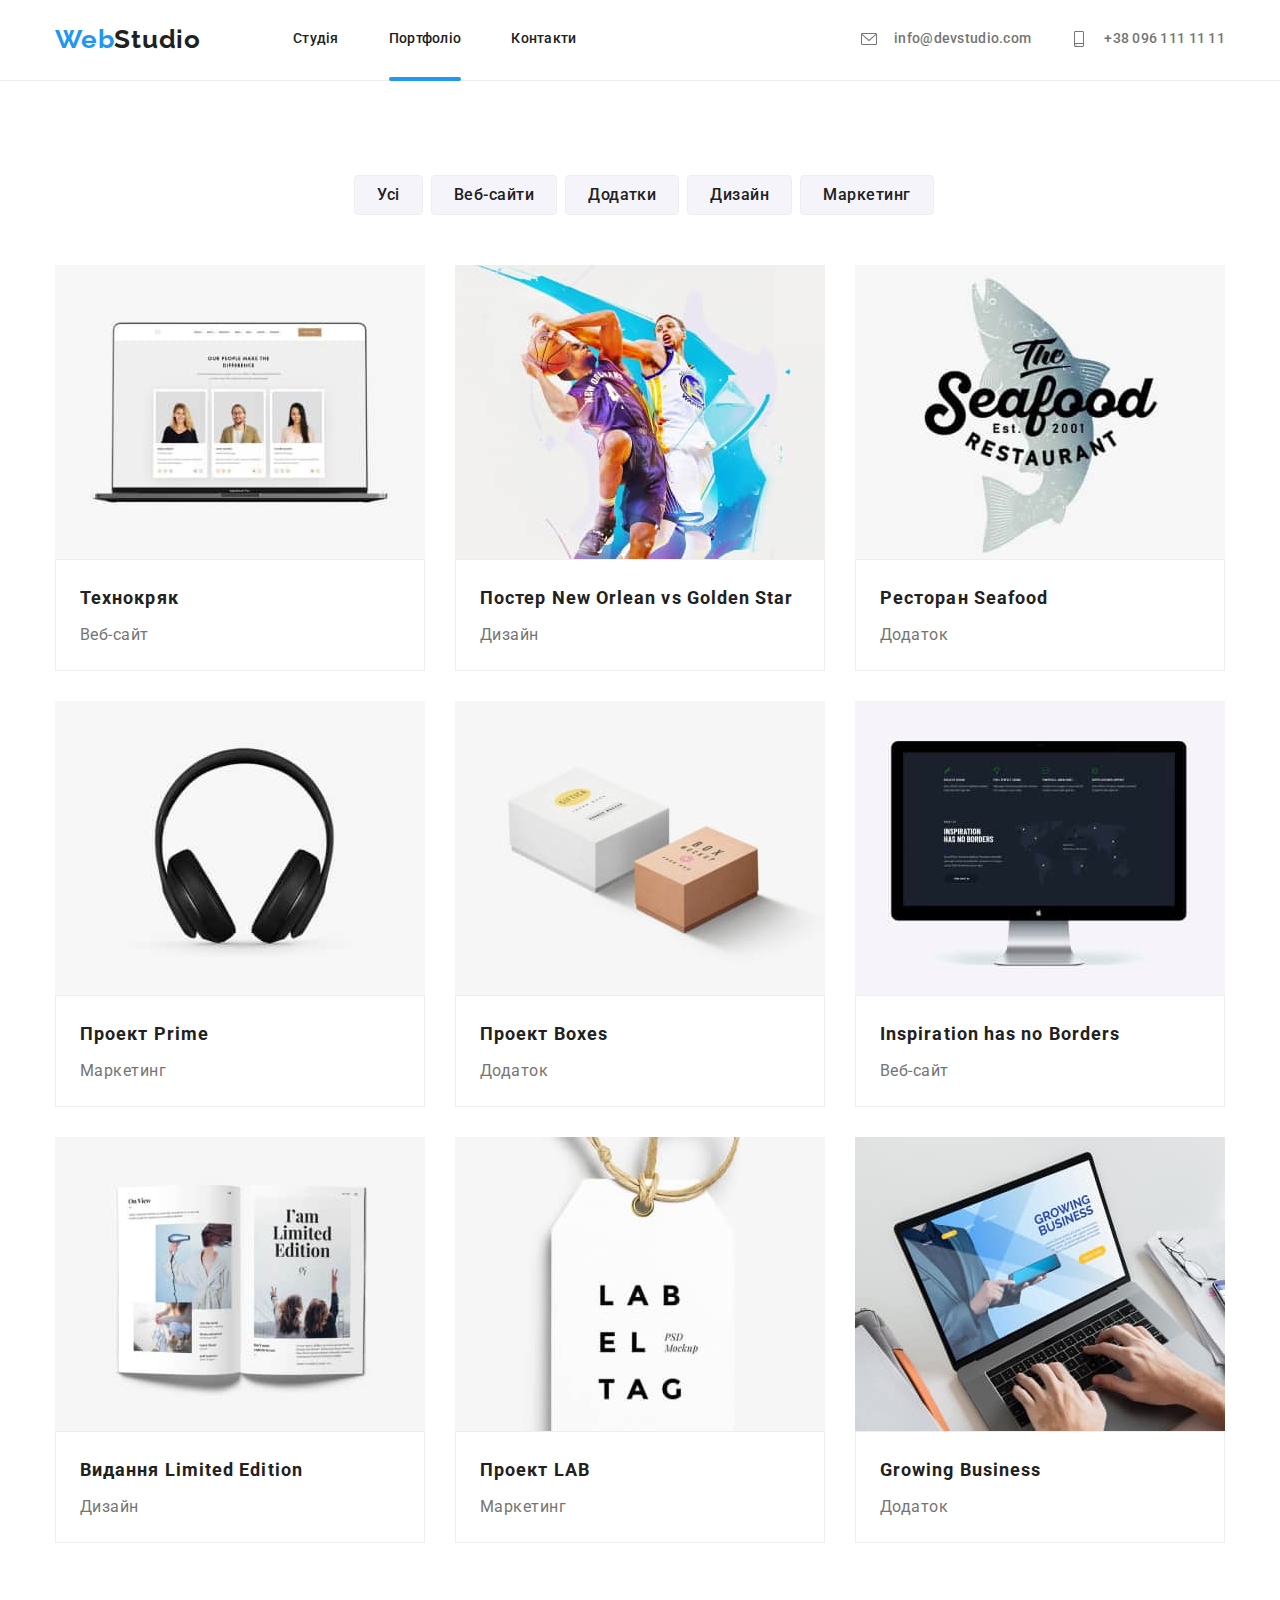
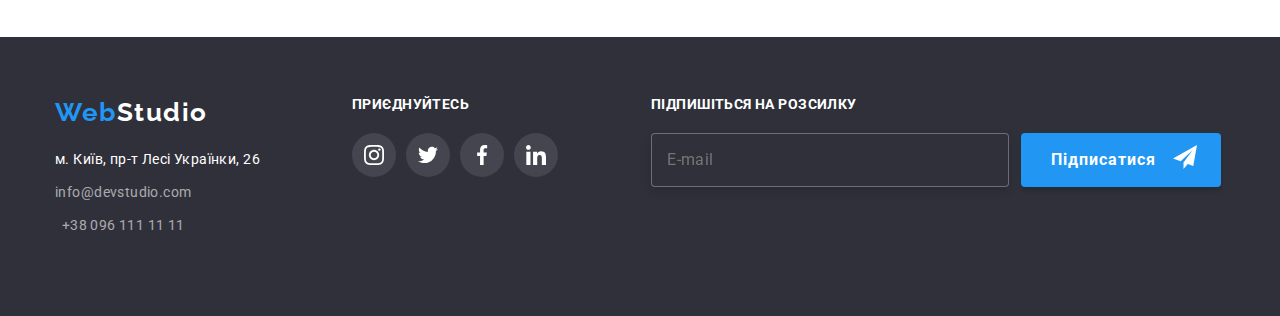
==== commit fb38e129: "add files" ====
--- a/portfolio.html
+++ b/portfolio.html
@@ -13,24 +13,20 @@
     <!-- Спочатку нормалізатор -->
     <link rel="stylesheet"
         href="https://cdnjs.cloudflare.com/ajax/libs/modern-normalize/1.0.0/modern-normalize.min.css">
-    <!-- В нормалізаторі modern-normalize за замовчуванням заданий глобальний border-box  в своїх стилях його можна не
-        вказувати. -->
-    <!-- Потім мої стилі -->
     <link rel="stylesheet" href="./css/main.min.css " />
-    <!-- <link rel="stylesheet" href="./css/styles.css" /> -->
     <title>WebStudio</title>
 </head>
 
 <body>
-    <!-------------------------------------- Header ------------------->
+    
     <!------------------------------- Header ------------------->
     <header class="header">
         <div class="container header__container">
             <a class="logo header__logo" href="./index.html" lang="en"><span class="logo__accent">Web</span>Studio</a>
             <nav class="navigation">
                 <ul class="navigation navigation__list list">
-                    <li class="navigation__item"><a class="navigation__link" href="./index.html">Студія</a></li>
-                    <li><a class="navigation__link" href="./portfolio.html">Портфоліо</a></li>
+                    <li><a class="navigation__link" href="./index.html">Студія</a></li>
+                    <li class="navigation__item"><a class="navigation__link" href="./portfolio.html">Портфоліо</a></li>
                     <li><a class="navigation__link" href="#">Контакти</a> </li>
                 </ul>
             </nav>
@@ -107,22 +103,20 @@
             </div>
     </header>
     <main>
-        <!------------------------- список кнопок-------------->
+        <!-------------------------------------->
         <section class="section">
             <div class="container">
                 <div class="btn-container">
                     <ul class="list">
                         <li class="btn-item"> <button class="button button-portfolio" type="button">Усі</button></li>
-                        <li class="btn-item"> <button class="button button-portfolio" type="button">Веб-сайти</button>
-                        </li>
-                        <li class="btn-item"> <button class="button button-portfolio" type="button">Додатки</button>
-                        </li>
+                        <li class="btn-item"> <button class="button button-portfolio" type="button">Веб-сайти</button></li>
+                        <li class="btn-item"> <button class="button button-portfolio" type="button">Додатки</button></li>
                         <li class="btn-item"> <button class="button button-portfolio" type="button">Дизайн</button></li>
                         <li class="btn-item"> <button class="button button-portfolio" type="button">Маркетинг</button>
                         </li>
                     </ul>
                 </div>
-                <!-------------------------наші роботи products------------------->
+                <!-------------------------products------------------->
                 <ul class="list products-card">
                     <li class="products-card-item">
                         <div class="product-overflow">
@@ -249,9 +243,7 @@
     <!------------------------------------- footer ------------------->
     <footer class="footer">
         <div class="container foot">
-    
             <div class="container-tablet">
-    
                 <div class="container-logo-contacts">
                     <a class="footer__logo link" href="./index.html" lang="en"><span
                             class="logo__accent">Web</span>Studio</a>
@@ -271,7 +263,6 @@
     
                 <div class="add">
                     <h3 class="add__title">приєднуйтесь</h3>
-                    <!-- список соц мереж -->
                     <ul class="soc list">
                         <li class="soc__item">
                             <a class="soc__link" href="#">
--- a/css/main.min.css
+++ b/css/main.min.css
@@ -1 +1 @@
-:root{--timing-function: 250ms cubic-bezier(0.4, 0, 0.2, 1);--primary-text-color: #757575;--secondary-text-color: #212121;--accent-background: #2196f3;--accent-text: #ffffff;--background-color: #f5f4fa;--primary-background-color: #ffffff;--secondary-background-color: #2f303a;--gradient: linear-gradient(rgba(47, 48, 58, 0.4), rgba(47, 48, 58, 0.4))}.current{color:var(--accent-background)}.visually-hidden{position:absolute;white-space:nowrap;width:1px;height:1px;overflow:hidden;border:0;padding:0;clip:rect(0 0 0 0);-webkit-clip-path:inset(50%);clip-path:inset(50%);margin:-1px}textarea{resize:none}p,h1,h2,h3,h4,h5,h6{margin:0}ol,ul{margin:0;padding-left:0;list-style:none}a{color:currentColor;text-decoration:none}img{display:block;max-width:100%;height:auto}.about__title,.team__title,.client__title{text-align:center;color:var(--secondary-text-color);font-weight:700;font-size:28px;line-height:1.17;letter-spacing:.03em;margin-bottom:30px}@media screen and (min-width: 1200px){.about__title,.team__title,.client__title{font-weight:700;font-size:36px;line-height:1.16;letter-spacing:.03em;margin-bottom:50px}}.add__title,.subscribe__title{font-weight:700;font-size:14px;line-height:1.14;letter-spacing:.03em;text-transform:uppercase;color:var(--accent-text);margin-bottom:20px}body{font-family:"Roboto",sans-serif;font-weight:400;font-size:14px;line-height:1.71;letter-spacing:.03em;background-color:var(--primary-background-color);color:var(--primary-text-color)}.link{display:flex;text-decoration:none}.list{display:flex;list-style:none}.button{font-family:"Roboto",sans-serif;text-align:center;cursor:pointer}.container{width:100%;padding-left:15px;padding-right:15px;margin:0 auto}@media screen and (min-width: 480px){.container{width:480px}}@media screen and (min-width: 768px){.container{width:768px}}@media screen and (min-width: 1200px){.container{width:1200px}}.section{padding-top:60px;padding-bottom:60px}@media screen and (min-width: 1200px){.section{padding-top:94px;padding-bottom:94px}}.logo{font-family:"Raleway";color:var(--secondary-text-color);font-weight:700;font-size:24px;line-height:1.16;letter-spacing:.03em}@media screen and (min-width: 1200px){.logo{font-weight:700;font-size:26px;line-height:1.19;letter-spacing:.03em}}.logo__accent{color:var(--accent-background)}.soc{display:flex;justify-content:center;align-items:baseline;gap:10px}.soc__link{width:44px;height:44px;border-radius:50%;display:flex;align-items:center;justify-content:center;background-color:rgba(255,255,255,.1);transition:color var(--timing-function),background-color var(--timing-function);fill:currentColor}.soc__link:hover,.soc__link:focus{background-color:var(--accent-background);color:var(--accent-text)}.soc__item{color:var(--accent-text)}.team__soc__item{color:#afb1b8}.backdrop{position:fixed;top:0px;left:0px;width:100%;height:100%;background:rgba(0,0,0,.2);transition:opacity var(--timing-function),visibility var(--timing-function)}.modal{position:absolute;top:50%;left:50%;min-width:450px;min-height:609px;background:var(--primary-background-color);box-shadow:0px 1px 3px rgba(0,0,0,.12),0px 1px 1px rgba(0,0,0,.14),0px 2px 1px rgba(0,0,0,.2);border-radius:4px;transform:translate(-50%, -50%) scaleY(1) rotate(0deg);transition:transform 250ms linear}@media screen and (min-width: 1200px){.modal{min-width:528px;min-height:581px}}.backdrop.is-hidden .modal{transform:translate(-50%, -50%) scaleY(0) rotate(90deg)}.backdrop.is-hidden{opacity:0;visibility:hidden;pointer-events:none}.form{position:relative;width:450px;height:609px;background:var(--accent-text);box-shadow:0px 1px 3px rgba(0,0,0,.12),0px 1px 1px rgba(0,0,0,.14),0px 2px 1px rgba(0,0,0,.2);border-radius:4px;padding:40px}@media screen and (min-width: 1200px){.form{width:528px;height:581px}}.modal-close-btn{position:absolute;top:8px;right:8px;display:flex;align-items:center;justify-content:center;width:30px;height:30px;background:var(--primary-background-color);border:1px solid rgba(0,0,0,.1);border-radius:50%;background-color:rgba(0,0,0,0);padding:0;cursor:pointer}.icon-close{transition:fill var(--timing-function)}.icon-close:hover,.icon-close:focus{fill:var(--accent-background)}.modal-title{font-weight:700;font-size:20px;line-height:1.15;letter-spacing:.03em;text-align:center;color:var(--secondary-text-color);margin-bottom:12px}.form-container{position:relative}.form-title-field{font-weight:400;font-size:12px;line-height:1.16;letter-spacing:.01em;margin-bottom:4px}.form-input{display:block;width:100%;height:40px;padding:0;padding-left:42px;border:1px solid rgba(33,33,33,.2);border-radius:4px;transition:border var(--timing-function);cursor:pointer}.form-input:hover{border-color:var(--accent-background);fill:var(--accent-background)}.form-label{display:flex;flex-direction:column;transition:fill var(--timing-function);font-size:16px;margin-bottom:10px;outline:rgba(0,0,0,0)}.form-label:last-child{margin-bottom:0px}.form-textarea{width:100%;padding:12px 16px;font-weight:400;font-size:12px;line-height:1.16;letter-spacing:.01em;border:1px solid rgba(33,33,33,.2);border-radius:4px;transition:border-color var(--timing-function)}.form-textarea::-moz-placeholder{color:rgba(117,117,117,.5)}.form-textarea:-ms-input-placeholder{color:rgba(117,117,117,.5)}.form-textarea::placeholder{color:rgba(117,117,117,.5)}.form-textarea:hover{border-color:var(--accent-background)}.icon{position:absolute;top:50%;left:12px;transform:translateY(-50%)}.form-container:focus-within>.icon{fill:var(--accent-background);border-color:var(--accent-background)}.form-button{display:block;margin:0px auto;width:200px;font-weight:700;font-size:16px;line-height:1.87;letter-spacing:.06em;text-align:center;padding:10px 52px;color:var(--accent-text);border-color:#188ce8;border:none;background:#188ce8;transition:box-shadow var(--timing-function);border-radius:4px;cursor:pointer}.form-button:hover,.form-button:focus{box-shadow:0px 4px 4px rgba(0,0,0,.15)}.check{display:flex;align-items:center;justify-content:center;margin-top:20px;margin-bottom:30px;line-height:1.71;letter-spacing:.03em}.check-icon{width:15px;height:15px;border:2px solid var(--secondary-text-color);border-radius:2px;margin-right:7px}.check-inp:checked+.check-icon{border:var(--accent-background);background-color:var(--accent-background);background-image:url(../images/iconcheck.svg);background-size:contain;background-origin:border-box}.agreement-accent{color:var(--accent-background);text-decoration:underline;text-underline-offset:3px}.header{border-bottom:1px solid #ececec;padding-top:16px;padding-bottom:16px}@media screen and (min-width: 768px){.header{padding-top:24px;padding-bottom:25px}}.header__container{display:flex;justify-content:space-between;align-items:center}@media screen and (min-width: 1200px){.header__container{display:flex;align-items:center}}.header__logo{margin-right:0}@media screen and (min-width: 768px){.header__logo{margin-right:87px}}@media screen and (min-width: 1200px){.header__logo{margin-right:93px}}.container-connect{margin-left:auto}.navigation{display:flex;align-items:center;font-weight:500;font-size:14px;line-height:1.14;letter-spacing:.02em;color:var(--secondary-text-color)}.navigation__list{display:none;gap:50px}@media screen and (min-width: 768px){.navigation__list{display:flex}}.navigation__link{transition:var(--timing-function)}.navigation__link:hover,.navigation__link:focus{color:var(--accent-background)}@media screen and (min-width: 768px){.navigation__item{position:relative}.navigation__item ::after{position:absolute;left:0px;top:46px;content:"";width:100%;height:4px;background:var(--accent-background);border-radius:2px}}.connect{display:none;color:var(--primary-text-color);fill:currentColor;transition:color var(--timing-function)}.connect:hover,.connect:focus{color:var(--accent-background)}@media screen and (min-width: 768px){.connect{font-weight:500;font-size:12px;line-height:1.16;letter-spacing:.02em;display:flex;flex-wrap:wrap;justify-content:space-around}}@media screen and (min-width: 1200px){.connect{display:flex;font-weight:500;font-size:14px;line-height:1.14;letter-spacing:.02em}}@media screen and (min-width: 1200px){.connect__item{margin-right:30px}.connect__item:last-child{margin-right:0}}.connect__icon{margin-right:7px}.menu-open-btn{margin-left:auto;background-color:rgba(0,0,0,0);border:none}.menu-open-btn:hover,.menu-open-btn:focus{color:var(--accent-background)}@media screen and (min-width: 768px){.menu-open-btn{display:none}}.mob-menu{position:fixed;top:0;background-color:var(--primary-background-color);z-index:1;width:100%;height:100%}.mob-menu>.container{padding-top:48px;padding-bottom:48px;display:flex;height:100%;flex-direction:column;justify-content:space-between;overflow:auto}.menu-close-btn{position:absolute;top:0px;right:4px;display:block;margin-left:auto;background-color:rgba(0,0,0,0);border:none;cursor:pointer}.menu-close-btn:hover,.menu-close-btn:focus{color:var(--accent-background)}.mob-menu.is-hidden{display:none;opacity:0;visibility:hidden;pointer-events:none}.mob-menu-list{display:block;margin-bottom:50px}.mob-menu__item:not(:last-child){margin-bottom:32px}.mob-menu__link{font-weight:500;font-size:40px;line-height:1.175;letter-spacing:.02em;color:var(--secondary-text-color);transition:var(--timing-function)}.mob-menu__link:hover,.mob-menu__link:focus{color:var(--accent-background)}.mob_connect__item{margin-bottom:32px}.mob_connect__item:last-child{margin-bottom:64px}.connect__tel{display:block;font-weight:500;font-size:32px;line-height:1.175;letter-spacing:.02em;color:var(--accent-background)}.connect__mail{font-weight:500;font-size:24px;line-height:1.16;letter-spacing:.02em;color:var(--primary-text-color)}.mob_soc__item{font-weight:500;font-size:18px;line-height:1.22;letter-spacing:.02em;color:var(--accent-background);padding:0px 10px;border-right:2px solid;border-right-color:rgba(33,33,33,.2)}.mob_soc__item:last-child{border-right-color:rgba(0,0,0,0)}.hero{margin:0 auto;padding:118px 0px;background:var(--secondary-background-color);text-align:center;background-image:var(--gradient),url(../images/hero_mob.jpg);background-repeat:no-repeat;background-position:center;background-size:cover}@media(min-device-pixel-ratio: 2),(-webkit-min-device-pixel-ratio: 2),(min-resolution: 192dpi),(min-resolution: 2dppx){.hero{background-image:var(--gradient),url(../images/hero_mob_2x.jpg)}}@media screen and (min-width: 768px){.hero{background-image:var(--gradient),url(../images/hero_tabl.jpg)}}@media screen and (min-width: 768px)and (min-device-pixel-ratio: 2),screen and (min-width: 768px)and (-webkit-min-device-pixel-ratio: 2),screen and (min-width: 768px)and (min-resolution: 192dpi),screen and (min-width: 768px)and (min-resolution: 2dppx){.hero{background-image:var(--gradient),url(../images/hero_tabl_2x.jpg)}}@media screen and (min-width: 1200px){.hero{max-width:1600px;padding:200px 0px;background-image:var(--gradient),url(../images/hero.jpg)}}@media screen and (min-width: 1200px)and (min-device-pixel-ratio: 2),screen and (min-width: 1200px)and (-webkit-min-device-pixel-ratio: 2),screen and (min-width: 1200px)and (min-resolution: 192dpi),screen and (min-width: 1200px)and (min-resolution: 2dppx){.hero{background-image:var(--gradient),url(../images/hero_2x.jpg)}}.hero__title{font-weight:900;font-size:26px;line-height:1.61;letter-spacing:.06em;max-width:360px;color:var(--primary-background-color);text-transform:uppercase;margin:0 auto;margin-bottom:30px}@media screen and (min-width: 1200px){.hero__title{max-width:696px;font-weight:900;font-size:44px;line-height:1.36;letter-spacing:.06em}}.hero__button{font-weight:700;font-size:16px;line-height:1.87;letter-spacing:.06em;color:var(--accent-text);background:var(--accent-background);border-radius:4px;border-color:rgba(0,0,0,0);padding:10px 24px}@media screen and (min-width: 1200px){.hero__button{padding:10px 32px}}.benefits{display:flex;flex-wrap:wrap;gap:30px}.benefits__title{font-weight:700;font-size:14px;line-height:1.14;letter-spacing:.03em;text-transform:uppercase;color:var(--secondary-text-color);margin-bottom:10px}.benefits__item{width:100%}@media screen and (min-width: 768px){.benefits__item{width:calc((100% - 30px)/2)}}@media screen and (min-width: 1200px){.benefits__item{width:calc((100% - 90px)/4)}}.benefits__item::before{display:block;content:"";height:120px;margin-bottom:30px;background-repeat:no-repeat;background-position:center;background-color:var(--background-color);border-radius:4px}.benefits__text{font-weight:400;font-size:14px;line-height:1.71;letter-spacing:.03em}.icon-detail::before{background-image:url(../images/icon/antenna.svg)}.icon-punctuality::before{background-image:url(../images/icon/clock.svg)}.icon-time::before{background-image:url(../images/icon/diagram.svg)}.icon-tech::before{background-image:url(../images/icon/astronaut.svg)}@media screen and (max-width: 1199px){.about{display:none}}.about{padding-top:0px;gap:30px}.about__item{position:relative}.about__box{position:absolute;left:0;bottom:0;width:100%;height:70px;background:rgba(47,48,58,.8);text-align:center;padding:27px}.about__text{font-weight:700;font-size:14px;line-height:1.14;letter-spacing:.03em;text-transform:uppercase;color:var(--accent-text)}.team{flex-wrap:wrap;gap:30px;background-color:var(--background-color)}.team__item{width:100%;justify-content:space-between;background:var(--primary-background-color);box-shadow:0px 1px 3px rgba(0,0,0,.12),0px 1px 1px rgba(0,0,0,.14),0px 2px 1px rgba(0,0,0,.2);border-radius:0px 0px 4px 4px}@media screen and (min-width: 768px){.team__item{width:calc((100% - 30px)/2)}}@media screen and (min-width: 1200px){.team__item{width:calc((100% - 90px)/4)}}.user{padding-top:30px;padding-bottom:30px}.user__name{font-weight:500;font-size:16px;line-height:1.19;letter-spacing:.03em;color:var(--secondary-text-color);text-align:center;margin-bottom:10px}.user__profile{font-weight:400;font-size:16px;line-height:1.19;letter-spacing:.03em;text-align:center;margin-bottom:16px}.client{display:flex;gap:30px;flex-wrap:wrap;margin:0 auto}.client__item{justify-content:space-between}@media screen and (max-width: 767px){.client__item{width:calc((100% - 30px)/2)}}@media screen and (min-width: 768px){.client__item{width:calc((100% - 60px)/3)}}@media screen and (min-width: 1200px){.client__item{width:calc((100% - 150px)/6)}}.client__link{height:92px;display:flex;align-items:center;justify-content:center;border:1px solid #afb1b8;border-radius:4px;color:#afb1b8;transition:color var(--timing-function),border-color var(--timing-function)}.client__link:hover,.client__link:focus{border-color:var(--accent-background);color:var(--accent-background)}.client__icon{fill:currentColor}.footer{background:var(--secondary-background-color);padding-top:60px;padding-bottom:60px}@media screen and (min-width: 1200px){.footer{padding-top:80px;padding-bottom:80px}}@media screen and (min-width: 1200px){.foot{display:flex}}@media screen and (min-width: 768px){.container-tablet{display:flex;justify-content:space-around}}.container-logo-contacts{display:flex;flex-wrap:wrap;flex-direction:column;align-items:center;margin-bottom:60px}@media screen and (min-width: 1200px){.container-logo-contacts{margin-right:92px;margin-bottom:0px;align-items:flex-start}}.add{text-align:center;margin-bottom:60px}@media screen and (min-width: 1200px){.add{text-align:left;margin-right:93px;margin-bottom:0px}}.footer__logo{justify-content:center;font-family:"Raleway";font-style:normal;color:var(--accent-text);margin-left:auto;margin-right:auto;margin-bottom:20px;font-weight:700;font-size:24px;line-height:1.16;letter-spacing:.03em}@media screen and (min-width: 1200px){.footer__logo{font-weight:700;font-size:26px;line-height:1.19;letter-spacing:.06em}}.container-address{margin-bottom:9px}.address-link{font-style:normal;font-weight:400;font-size:14px;line-height:1.71;letter-spacing:.03em;color:var(--accent-text);justify-content:center}@media screen and (min-width: 1200px){.address-link{justify-content:left}}.foot-contacts{flex-wrap:wrap;flex-direction:column;align-items:center;margin-bottom:9px;color:rgba(255,255,255,.6)}.subscribe{width:100%;text-align:center;margin:0px auto}@media screen and (min-width: 768px){.subscribe{width:450px}}@media screen and (min-width: 1200px){.subscribe{margin:0px;text-align:left}}@media screen and (min-width: 1200px){.subscribe__container{display:flex;justify-content:space-between}}.subscribe__inp{width:100%;margin-bottom:20px;margin-right:12px;font-weight:400;font-size:16px;line-height:1.25;letter-spacing:.03em;padding:15px 15px 15px 15px;background-color:var(--secondary-background-color);border:1px solid rgba(255,255,255,.3);filter:drop-shadow(0px 4px 4px rgba(0, 0, 0, 0.15));border-radius:4px;color:rgba(255,255,255,.6)}@media screen and (min-width: 1200px){.subscribe__inp{min-width:358px;margin-bottom:0px}}.subscribe__button{min-width:200px;padding:10px 28px 10px 28px;font-weight:700;font-size:16px;line-height:1.875;letter-spacing:.06em;text-align:left;color:var(--accent-text);background:var(--accent-background);border-radius:4px;box-shadow:0px 4px 4px rgba(0,0,0,.15);border-color:rgba(0,0,0,0)}.send{position:relative;padding:0px;margin:0px}.icon-send{position:absolute;fill:var(--accent-text);transform:translate(-200%, 50%)}.button-portfolio{font-weight:500;font-size:16px;line-height:1.625;letter-spacing:.03em;color:var(--secondary-text-color);padding:6px 22px;background-color:var(--background-color);border-radius:4px;border:1px solid #eee;transition:color var(--timing-function),background-color var(--timing-function)}.button-portfolio:hover,.button-portfolio:focus{color:var(--accent-text);background-color:var(--accent-background)}.btn-container{display:flex;justify-content:center;margin-bottom:50px}.btn-item{margin-left:8px}.products-title{font-weight:700;font-size:18px;line-height:2;letter-spacing:.06em;color:var(--secondary-text-color);margin-bottom:4px}.products-card{display:flex;flex-wrap:wrap;gap:30px;background:var(--primary-background-color)}.products-card-item{transition:box-shadow var(--timing-function)}.products-card-item:hover,.products-card-item:focus{box-shadow:0px 1px 1px rgba(0,0,0,.12),0px 4px 4px rgba(0,0,0,.06),1px 4px 6px rgba(0,0,0,.16)}.products-text{padding:20px 24px;border:1px solid #eee}.products-type{font-weight:400;font-size:16px;line-height:1.875;letter-spacing:.03em}.product-overflow{position:relative;overflow:hidden}.products-actions{position:absolute;top:0;left:0;height:100%;font-weight:400;font-size:18px;line-height:1.56;letter-spacing:.03em;color:var(--accent-text);padding:63px 24px 0px 24px;background:rgba(33,150,243,.9);transform:translateY(100%);transition:transform var(--timing-function)}.products-card-item:hover .products-actions{transform:translateY(0%)}/*# sourceMappingURL=main.min.css.map */+:root{--timing-function: 250ms cubic-bezier(0.4, 0, 0.2, 1);--primary-text-color: #757575;--secondary-text-color: #212121;--accent-background: #2196f3;--accent-text: #ffffff;--background-color: #f5f4fa;--primary-background-color: #ffffff;--secondary-background-color: #2f303a;--gradient: linear-gradient(rgba(47, 48, 58, 0.4), rgba(47, 48, 58, 0.4))}.current{color:var(--accent-background)}.visually-hidden{position:absolute;white-space:nowrap;width:1px;height:1px;overflow:hidden;border:0;padding:0;clip:rect(0 0 0 0);-webkit-clip-path:inset(50%);clip-path:inset(50%);margin:-1px}textarea{resize:none}p,h1,h2,h3,h4,h5,h6{margin:0}ol,ul{margin:0;padding-left:0;list-style:none}a{color:currentColor;text-decoration:none}img{display:block;max-width:100%;height:auto}.about__title,.team__title,.client__title{text-align:center;color:var(--secondary-text-color);font-weight:700;font-size:28px;line-height:1.17;letter-spacing:.03em;margin-bottom:30px}@media screen and (min-width: 1200px){.about__title,.team__title,.client__title{font-weight:700;font-size:36px;line-height:1.16;letter-spacing:.03em;margin-bottom:50px}}.add__title,.subscribe__title{font-weight:700;font-size:14px;line-height:1.14;letter-spacing:.03em;text-transform:uppercase;color:var(--accent-text);margin-bottom:20px}body{font-family:"Roboto",sans-serif;font-weight:400;font-size:14px;line-height:1.71;letter-spacing:.03em;background-color:var(--primary-background-color);color:var(--primary-text-color)}.link{display:flex;text-decoration:none}.list{display:flex;list-style:none}.button{font-family:"Roboto",sans-serif;text-align:center;cursor:pointer}.container{width:100%;padding-left:15px;padding-right:15px;margin:0 auto}@media screen and (min-width: 480px){.container{width:480px}}@media screen and (min-width: 768px){.container{width:768px}}@media screen and (min-width: 1200px){.container{width:1200px}}.section{padding-top:60px;padding-bottom:60px}@media screen and (min-width: 1200px){.section{padding-top:94px;padding-bottom:94px}}.logo{font-family:"Raleway";color:var(--secondary-text-color);font-weight:700;font-size:24px;line-height:1.16;letter-spacing:.03em}@media screen and (min-width: 1200px){.logo{font-weight:700;font-size:26px;line-height:1.19;letter-spacing:.03em}}.logo__accent{color:var(--accent-background)}.soc{display:flex;justify-content:center;align-items:baseline;gap:10px}.soc__link{width:44px;height:44px;border-radius:50%;display:flex;align-items:center;justify-content:center;background-color:rgba(255,255,255,.1);transition:color var(--timing-function),background-color var(--timing-function);fill:currentColor}.soc__link:hover,.soc__link:focus{background-color:var(--accent-background);color:var(--accent-text)}.soc__item{color:var(--accent-text)}.team__soc__item{color:#afb1b8}.backdrop{position:fixed;top:0px;left:0px;width:100%;height:100%;background:rgba(0,0,0,.2);transition:opacity var(--timing-function),visibility var(--timing-function)}.modal{position:absolute;top:50%;left:50%;width:100vw;height:100vw;background:var(--primary-background-color);box-shadow:0px 1px 3px rgba(0,0,0,.12),0px 1px 1px rgba(0,0,0,.14),0px 2px 1px rgba(0,0,0,.2);border-radius:4px;transform:translate(-50%, -50%) scaleY(1) rotate(0deg);transition:transform 250ms linear}@media screen and (min-width: 480px){.modal{max-width:450px;max-height:609px}}@media screen and (min-width: 1200px){.modal{max-width:528px;max-height:581px}}.backdrop.is-hidden .modal{transform:translate(-50%, -50%) scaleY(0) rotate(90deg)}.backdrop.is-hidden{opacity:0;visibility:hidden;pointer-events:none}.form{position:relative;background:var(--accent-text);box-shadow:0px 1px 3px rgba(0,0,0,.12),0px 1px 1px rgba(0,0,0,.14),0px 2px 1px rgba(0,0,0,.2);border-radius:4px;padding:40px}.modal-close-btn{position:absolute;top:8px;right:8px;display:flex;align-items:center;justify-content:center;width:30px;height:30px;background:var(--primary-background-color);border:1px solid rgba(0,0,0,.1);border-radius:50%;background-color:rgba(0,0,0,0);padding:0;cursor:pointer}.icon-close{transition:fill var(--timing-function)}.icon-close:hover,.icon-close:focus{fill:var(--accent-background)}.modal-title{font-weight:700;font-size:20px;line-height:1.15;letter-spacing:.03em;text-align:center;color:var(--secondary-text-color);margin-bottom:12px}@media screen and (min-width: 1200px){.modal-title{font-weight:700;font-size:20px;line-height:1.5;letter-spacing:.03em}}.form-container{position:relative}.form-title-field{font-weight:400;font-size:12px;line-height:1.16;letter-spacing:.01em;margin-bottom:4px}.form-input{display:block;width:100%;height:40px;padding:0;padding-left:42px;border:1px solid rgba(33,33,33,.2);border-radius:4px;transition:border var(--timing-function);cursor:pointer}.form-input:hover{border-color:var(--accent-background);fill:var(--accent-background)}.form-label{display:flex;flex-direction:column;transition:fill var(--timing-function);font-size:16px;margin-bottom:10px;outline:rgba(0,0,0,0)}.form-label:last-child{margin-bottom:0px}.form-textarea{width:100%;padding:12px 16px;font-weight:400;font-size:14px;line-height:1.14;letter-spacing:.01em;border:1px solid rgba(33,33,33,.2);border-radius:4px;transition:border-color var(--timing-function)}@media screen and (min-width: 1200px){.form-textarea{font-weight:400;font-size:12px;line-height:1.16;letter-spacing:.01em}}.form-textarea::-moz-placeholder{color:rgba(117,117,117,.5)}.form-textarea:-ms-input-placeholder{color:rgba(117,117,117,.5)}.form-textarea::placeholder{color:rgba(117,117,117,.5)}.form-textarea:hover{border-color:var(--accent-background)}.icon{position:absolute;top:50%;left:12px;transform:translateY(-50%)}.form-container:focus-within>.icon{fill:var(--accent-background);border-color:var(--accent-background)}.form-button{display:block;margin:0px auto;width:200px;font-weight:700;font-size:16px;line-height:1.87;letter-spacing:.06em;text-align:center;padding:10px 52px;color:var(--accent-text);border-color:#188ce8;border:none;background:#188ce8;transition:box-shadow var(--timing-function);border-radius:4px;cursor:pointer}.form-button:hover,.form-button:focus{box-shadow:0px 4px 4px rgba(0,0,0,.15)}.check{display:flex;align-items:center;justify-content:center;margin-top:20px;margin-bottom:30px;font-weight:400;font-size:12px;line-height:1.16;letter-spacing:.03em}@media screen and (min-width: 1200px){.check{font-weight:400;font-size:14px;line-height:1.71;letter-spacing:.03em}}.check-icon{width:15px;height:15px;border:2px solid var(--secondary-text-color);border-radius:2px;margin-right:7px}.check-inp:checked+.check-icon{border:var(--accent-background);background-color:var(--accent-background);background-image:url(../images/iconcheck.svg);background-size:contain;background-origin:border-box}.agreement-accent{color:var(--accent-background);text-decoration:underline;text-underline-offset:3px}.header{border-bottom:1px solid #ececec;padding-top:16px;padding-bottom:16px}@media screen and (min-width: 768px){.header{padding-top:24px;padding-bottom:25px}}.header__container{display:flex;justify-content:left;align-items:center}@media screen and (min-width: 1200px){.header__container{display:flex;align-items:center}}.header__logo{margin-right:0}@media screen and (min-width: 768px){.header__logo{margin-right:87px}}@media screen and (min-width: 1200px){.header__logo{margin-right:92px}}.container-connect{margin-left:auto}.navigation{display:flex;align-items:center;text-align:start;font-weight:500;font-size:14px;line-height:1.14;letter-spacing:.02em;color:var(--secondary-text-color)}.navigation__list{display:none}@media screen and (min-width: 768px){.navigation__list{display:flex;gap:50px;margin-right:86px}}.navigation__link{transition:var(--timing-function)}.navigation__link:hover,.navigation__link:focus{color:var(--accent-background)}@media screen and (min-width: 768px){.navigation__item{position:relative}.navigation__item ::after{position:absolute;left:0px;top:46px;content:"";width:100%;height:4px;background:var(--accent-background);border-radius:2px}}.connect{display:none;color:var(--primary-text-color);fill:currentColor;transition:color var(--timing-function)}.connect:hover,.connect:focus{color:var(--accent-background)}@media screen and (min-width: 768px){.connect{font-weight:500;font-size:12px;line-height:1.16;letter-spacing:.02em;display:flex;flex-wrap:wrap;justify-content:flex-start;gap:10px}}@media screen and (min-width: 1200px){.connect{display:flex;font-weight:500;font-size:14px;line-height:1.14;letter-spacing:.02em}}@media screen and (min-width: 1200px){.connect__item{margin-right:30px}.connect__item:last-child{margin-right:0}}.connect__icon{margin-right:7px}.menu-open-btn{margin-left:auto;background-color:rgba(0,0,0,0);border:none}.menu-open-btn:hover,.menu-open-btn:focus{color:var(--accent-background)}@media screen and (min-width: 768px){.menu-open-btn{display:none}}.mob-menu{position:fixed;top:0;background-color:var(--primary-background-color);z-index:1;width:100%;height:100%}.mob-menu>.container{padding-top:48px;padding-bottom:48px;display:flex;height:100%;flex-direction:column;justify-content:space-between;overflow:auto}.menu-close-btn{position:absolute;top:0px;right:4px;display:block;margin-left:auto;background-color:rgba(0,0,0,0);border:none;cursor:pointer}.menu-close-btn:hover,.menu-close-btn:focus{color:var(--accent-background)}.mob-menu.is-hidden{display:none;opacity:0;visibility:hidden;pointer-events:none}.mob-menu-list{display:block;margin-bottom:50px}.mob-menu__item:not(:last-child){margin-bottom:32px}.mob-menu__link{font-weight:500;font-size:40px;line-height:1.175;letter-spacing:.02em;color:var(--secondary-text-color);transition:var(--timing-function)}.mob-menu__link:hover,.mob-menu__link:focus{color:var(--accent-background)}.mob_connect__item{margin-bottom:32px}.mob_connect__item:last-child{margin-bottom:64px}.connect__tel{display:block;font-weight:500;font-size:32px;line-height:1.175;letter-spacing:.02em;color:var(--accent-background)}.connect__mail{font-weight:500;font-size:24px;line-height:1.16;letter-spacing:.02em;color:var(--primary-text-color)}.mob_soc__item{font-weight:500;font-size:18px;line-height:1.22;letter-spacing:.02em;color:var(--accent-background);padding:0px 10px;border-right:2px solid;border-right-color:rgba(33,33,33,.2)}.mob_soc__item:last-child{border-right-color:rgba(0,0,0,0)}.hero{margin:0 auto;padding:118px 0px;background:var(--secondary-background-color);text-align:center;background-image:var(--gradient),url(../images/hero_mob.jpg);background-repeat:no-repeat;background-position:center;background-size:cover}@media(min-device-pixel-ratio: 2),(-webkit-min-device-pixel-ratio: 2),(min-resolution: 192dpi),(min-resolution: 2dppx){.hero{background-image:var(--gradient),url(../images/hero_mob_2x.jpg)}}@media screen and (min-width: 768px){.hero{background-image:var(--gradient),url(../images/hero_tabl.jpg)}}@media screen and (min-width: 768px)and (min-device-pixel-ratio: 2),screen and (min-width: 768px)and (-webkit-min-device-pixel-ratio: 2),screen and (min-width: 768px)and (min-resolution: 192dpi),screen and (min-width: 768px)and (min-resolution: 2dppx){.hero{background-image:var(--gradient),url(../images/hero_tabl_2x.jpg)}}@media screen and (min-width: 1200px){.hero{max-width:1600px;padding:200px 0px;background-image:var(--gradient),url(../images/hero.jpg)}}@media screen and (min-width: 1200px)and (min-device-pixel-ratio: 2),screen and (min-width: 1200px)and (-webkit-min-device-pixel-ratio: 2),screen and (min-width: 1200px)and (min-resolution: 192dpi),screen and (min-width: 1200px)and (min-resolution: 2dppx){.hero{background-image:var(--gradient),url(../images/hero_2x.jpg)}}.hero__title{font-weight:900;font-size:26px;line-height:1.61;letter-spacing:.06em;max-width:360px;color:var(--primary-background-color);text-transform:uppercase;margin:0 auto;margin-bottom:30px}@media screen and (min-width: 1200px){.hero__title{max-width:696px;font-weight:900;font-size:44px;line-height:1.36;letter-spacing:.06em}}.hero__button{font-weight:700;font-size:16px;line-height:1.87;letter-spacing:.06em;color:var(--accent-text);background:var(--accent-background);border-radius:4px;border-color:rgba(0,0,0,0);padding:10px 24px}@media screen and (min-width: 1200px){.hero__button{padding:10px 32px}}.benefits{display:flex;flex-wrap:wrap;gap:30px}.benefits__title{text-align:center;font-weight:700;font-size:14px;line-height:1.14;letter-spacing:.03em;text-transform:uppercase;color:var(--secondary-text-color);margin-bottom:10px}@media screen and (min-width: 768px){.benefits__title{text-align:left}}.benefits__item{width:100%}@media screen and (min-width: 768px){.benefits__item{width:calc((100% - 30px)/2)}}@media screen and (min-width: 1200px){.benefits__item{width:calc((100% - 90px)/4)}}.benefits__item::before{display:block;content:"";height:120px;margin-bottom:30px;background-repeat:no-repeat;background-position:center;background-color:var(--background-color);border-radius:4px}.benefits__text{font-weight:400;font-size:14px;line-height:1.71;letter-spacing:.03em}.icon-detail::before{background-image:url(../images/icon/antenna.svg)}.icon-punctuality::before{background-image:url(../images/icon/clock.svg)}.icon-time::before{background-image:url(../images/icon/diagram.svg)}.icon-tech::before{background-image:url(../images/icon/astronaut.svg)}@media screen and (max-width: 1199px){.about{display:none}}.about{padding-top:0px;gap:30px}.about__item{position:relative}.about__box{position:absolute;left:0;bottom:0;width:100%;height:70px;background:rgba(47,48,58,.8);text-align:center;padding:27px}.about__text{font-weight:700;font-size:14px;line-height:1.14;letter-spacing:.03em;text-transform:uppercase;color:var(--accent-text)}.team{flex-wrap:wrap;gap:30px;background-color:var(--background-color)}.team__item{width:100%;justify-content:space-between;background:var(--primary-background-color);box-shadow:0px 1px 3px rgba(0,0,0,.12),0px 1px 1px rgba(0,0,0,.14),0px 2px 1px rgba(0,0,0,.2);border-radius:0px 0px 4px 4px}@media screen and (min-width: 768px){.team__item{width:calc((100% - 30px)/2)}}@media screen and (min-width: 1200px){.team__item{width:calc((100% - 90px)/4)}}.user{padding-top:30px;padding-bottom:30px}.user__name{font-weight:500;font-size:16px;line-height:1.19;letter-spacing:.03em;color:var(--secondary-text-color);text-align:center;margin-bottom:10px}.user__profile{font-weight:400;font-size:16px;line-height:1.19;letter-spacing:.03em;text-align:center;margin-bottom:16px}.client{display:flex;gap:30px;flex-wrap:wrap;margin:0 auto}.client__item{justify-content:space-between}@media screen and (max-width: 767px){.client__item{width:calc((100% - 30px)/2)}}@media screen and (min-width: 768px){.client__item{width:calc((100% - 60px)/3)}}@media screen and (min-width: 1200px){.client__item{width:calc((100% - 150px)/6)}}.client__link{height:92px;display:flex;align-items:center;justify-content:center;border:1px solid #afb1b8;border-radius:4px;color:#afb1b8;transition:color var(--timing-function),border-color var(--timing-function)}.client__link:hover,.client__link:focus{border-color:var(--accent-background);color:var(--accent-background)}.client__icon{fill:currentColor}.footer{background:var(--secondary-background-color);padding-top:60px;padding-bottom:60px}@media screen and (min-width: 1200px){.foot{display:flex}}@media screen and (min-width: 768px){.container-tablet{display:flex;justify-content:space-around}}.container-logo-contacts{display:flex;flex-wrap:wrap;flex-direction:column;align-items:center;margin-bottom:60px}@media screen and (min-width: 1200px){.container-logo-contacts{margin-right:92px;margin-bottom:0px;align-items:flex-start}}.add{text-align:center;margin-bottom:60px}@media screen and (min-width: 1200px){.add{text-align:left;margin-right:93px;margin-bottom:0px}}.footer__logo{justify-content:center;font-family:"Raleway";font-style:normal;color:var(--accent-text);margin-left:auto;margin-right:auto;margin-bottom:20px;font-weight:700;font-size:24px;line-height:1.16;letter-spacing:.03em}@media screen and (min-width: 1200px){.footer__logo{font-weight:700;font-size:26px;line-height:1.19;letter-spacing:.06em;justify-content:flex-start;margin-left:0px;margin-bottom:20px}}.container-address{margin-bottom:9px}.address-link{font-style:normal;font-weight:400;font-size:14px;line-height:1.71;letter-spacing:.03em;color:var(--accent-text);justify-content:center}@media screen and (min-width: 1200px){.address-link{justify-content:left}}.foot-contacts{flex-wrap:wrap;flex-direction:column;align-items:center;margin-bottom:9px;color:rgba(255,255,255,.6)}.subscribe{width:100%;text-align:center;margin:0px auto}@media screen and (min-width: 768px){.subscribe{width:450px}}@media screen and (min-width: 1200px){.subscribe{margin:0px;text-align:left}}@media screen and (min-width: 1200px){.subscribe__container{display:flex;justify-content:space-between}}.subscribe__inp{width:100%;margin-bottom:20px;margin-right:12px;font-weight:400;font-size:16px;line-height:1.25;letter-spacing:.03em;padding:15px 15px 15px 15px;background-color:var(--secondary-background-color);border:1px solid rgba(255,255,255,.3);filter:drop-shadow(0px 4px 4px rgba(0, 0, 0, 0.15));border-radius:4px;color:rgba(255,255,255,.6)}@media screen and (min-width: 1200px){.subscribe__inp{min-width:358px;margin-bottom:0px}}.subscribe__button{min-width:200px;padding:10px 28px 10px 28px;font-weight:700;font-size:16px;line-height:1.875;letter-spacing:.06em;text-align:left;color:var(--accent-text);background:var(--accent-background);border-radius:4px;box-shadow:0px 4px 4px rgba(0,0,0,.15);border-color:rgba(0,0,0,0)}.send{position:relative;padding:0px;margin:0px}.icon-send{position:absolute;fill:var(--accent-text);transform:translate(-200%, 50%)}.button-portfolio{font-weight:500;font-size:16px;line-height:1.625;letter-spacing:.03em;color:var(--secondary-text-color);padding:6px 22px;background-color:var(--background-color);border-radius:4px;border:1px solid #eee;transition:color var(--timing-function),background-color var(--timing-function)}.button-portfolio:hover,.button-portfolio:focus{color:var(--accent-text);background-color:var(--accent-background)}.btn-container{display:flex;justify-content:center;margin-bottom:50px}.btn-item{margin-left:8px}.products-title{font-weight:700;font-size:18px;line-height:2;letter-spacing:.06em;color:var(--secondary-text-color);margin-bottom:4px}.products-card{display:flex;flex-wrap:wrap;gap:30px;background:var(--primary-background-color)}.products-card-item{transition:box-shadow var(--timing-function)}.products-card-item:hover,.products-card-item:focus{box-shadow:0px 1px 1px rgba(0,0,0,.12),0px 4px 4px rgba(0,0,0,.06),1px 4px 6px rgba(0,0,0,.16)}.products-text{padding:20px 24px;border:1px solid #eee}.products-type{font-weight:400;font-size:16px;line-height:1.875;letter-spacing:.03em}.product-overflow{position:relative;overflow:hidden}.products-actions{position:absolute;top:0;left:0;height:100%;font-weight:400;font-size:18px;line-height:1.56;letter-spacing:.03em;color:var(--accent-text);padding:63px 24px 0px 24px;background:rgba(33,150,243,.9);transform:translateY(100%);transition:transform var(--timing-function)}.products-card-item:hover .products-actions{transform:translateY(0%)}/*# sourceMappingURL=main.min.css.map */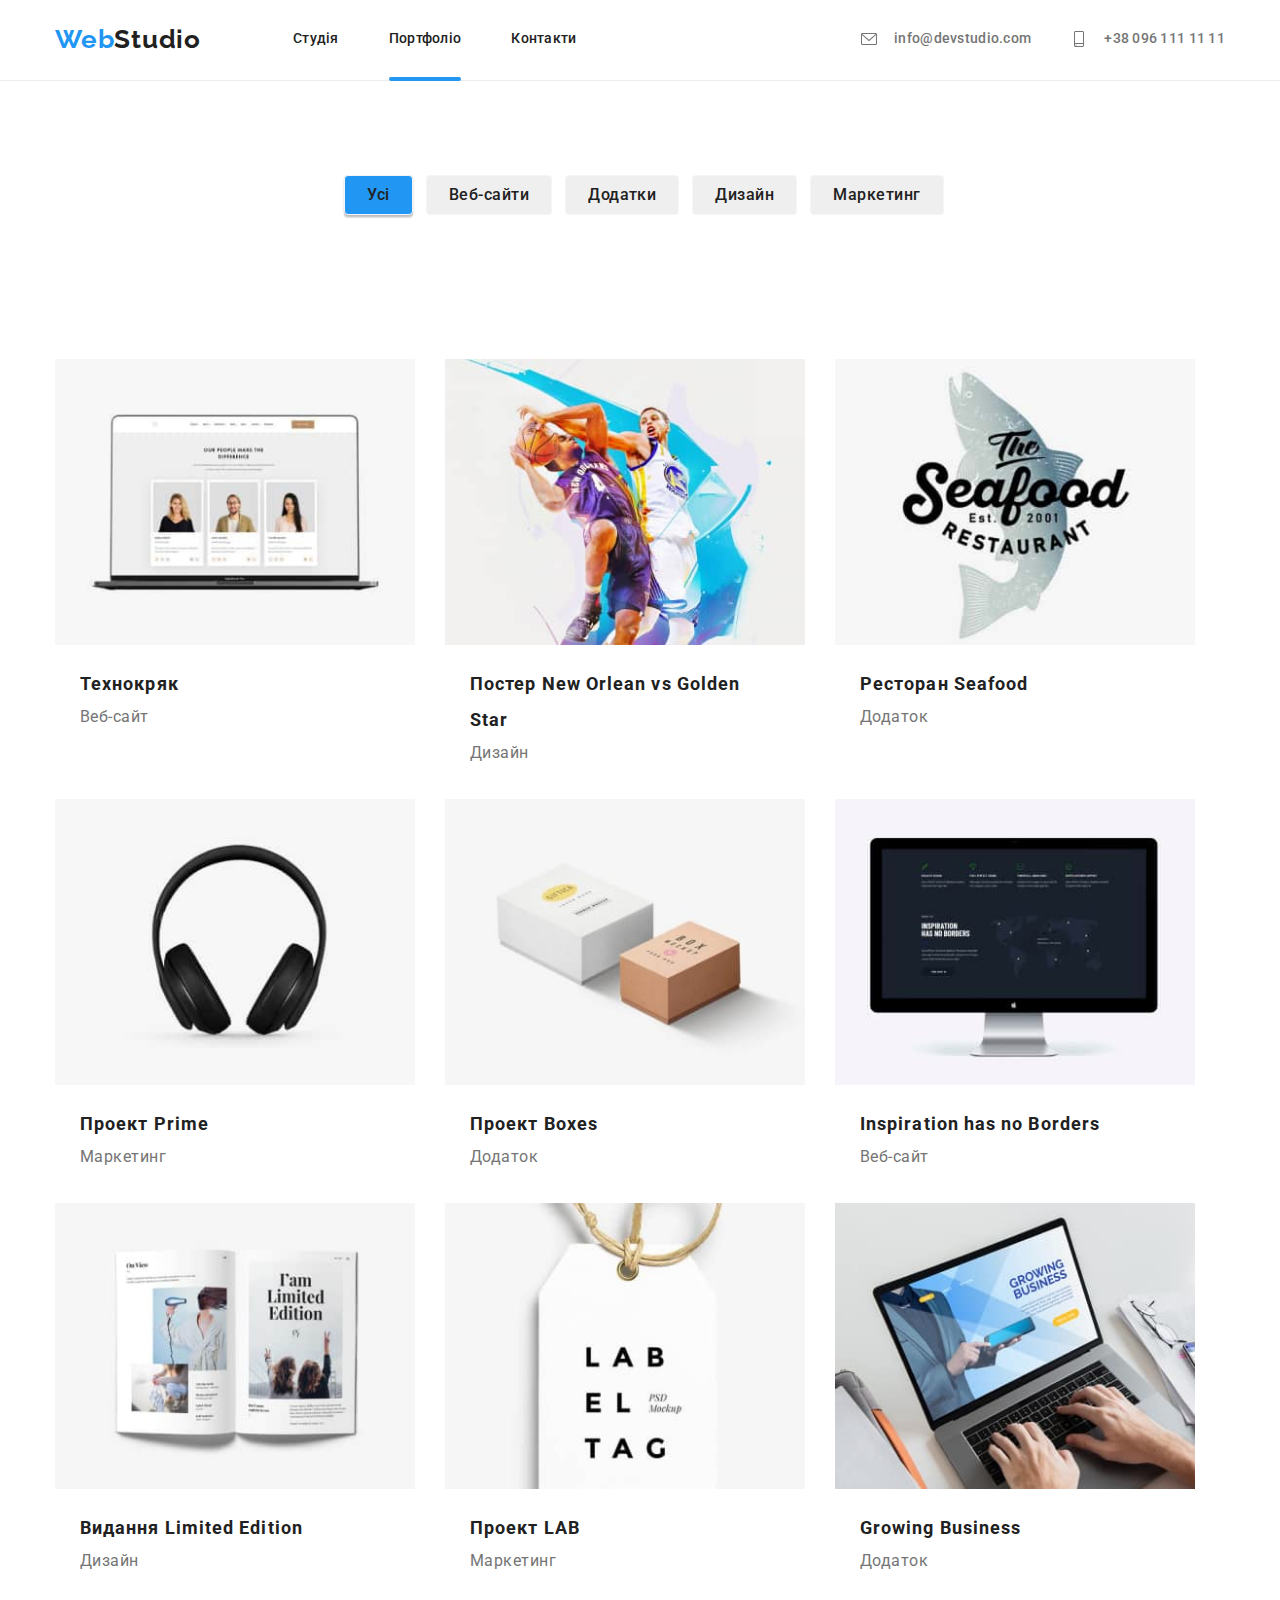
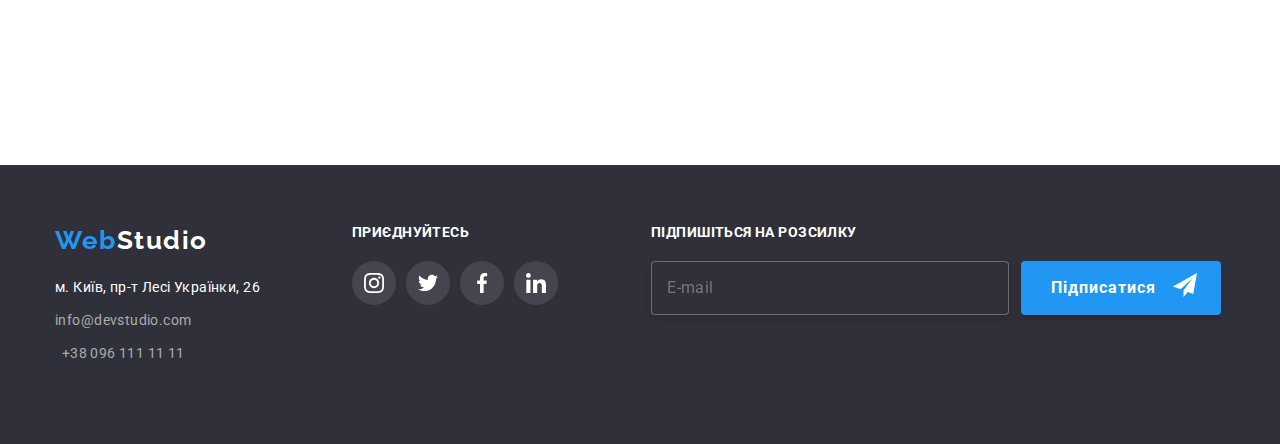
==== commit 53331de5: "add files" ====
--- a/portfolio.html
+++ b/portfolio.html
@@ -18,7 +18,7 @@
 </head>
 
 <body>
-    
+
     <!------------------------------- Header ------------------->
     <header class="header">
         <div class="container header__container">
@@ -27,10 +27,10 @@
                 <ul class="navigation navigation__list list">
                     <li><a class="navigation__link" href="./index.html">Студія</a></li>
                     <li class="navigation__item"><a class="navigation__link" href="./portfolio.html">Портфоліо</a></li>
-                    <li><a class="navigation__link" href="#">Контакти</a> </li>
+                    <li><a class="navigation__link" href="./contacts.html">Контакти</a> </li>
                 </ul>
             </nav>
-    
+
             <div class="container-connect">
                 <ul class="connect">
                     <li class="connect__item"><a class="connect link" href="mailto:info@devstudio.com">
@@ -45,7 +45,7 @@
                     </li>
                 </ul>
             </div>
-    
+
             <button type="button" class="menu-open-btn" data-menu-open>
                 <svg class="icon_mob_menu" width="40" height="40">
                     <use href="./images/icons.svg#icon_mob_menu"></use>
@@ -55,25 +55,21 @@
         <!-- ------------------------------------------------------------------ -->
         <div class="mob-menu is-hidden" data-menu>
             <div class="container">
-    
+
                 <button type="button" class="menu-close-btn" data-menu-close>
                     <svg class="icon-close_mob" width="40" height="40">
                         <use href="./images/icons.svg#icon-close_mob"></use>
                     </svg>
                 </button>
-    
+
                 <div>
                     <ul class="mob-menu-list list">
-                        <li class="mob-menu__item"><a class="mob-menu__link" href="./index.html">Студія</a>
-                        </li>
-                        <li class="mob-menu__item"><a class="mob-menu__link" href="./portfolio.html">Портфоліо</a>
-                        </li>
-                        <li class="mob-menu__item"><a class="mob-menu__link" href="#">Контакти</a>
-                        </li>
-                    </ul>
-                </div>
-    
-    
+                        <li class="mob-menu__item"><a class="mob-menu__link" href="./index.html">Студія</a></li>
+                        <li class="mob-menu__item"><a class="mob-menu__link--active" href="./portfolio.html">Портфоліо</a></li>
+                        <li class="mob-menu__item"><a class="mob-menu__link" href="./contacts.html">Контакти</a></liss=>
+                    </ul>
+                </div>
+
                 <div>
                     <ul class="mob_connect__list">
                         <li class="mob_connect__item">
@@ -83,7 +79,6 @@
                             <a class="connect__mail" href="mailto:info@devstudio.com">info@devstudio.com</a>
                         </li>
                     </ul>
-    
                     <ul class="mob_soc list">
                         <li class="mob_soc__item"><a class="mob_soc__link" href="#">
                                 <use href="#">Instagram</use>
@@ -98,146 +93,157 @@
                                 <use href="#">Linkedin</use>
                             </a></li>
                     </ul>
-                    </div=>
-                </div>
-            </div>
+                </div>
+            </div>
+        </div>
     </header>
     <main>
         <!-------------------------------------->
         <section class="section">
             <div class="container">
-                <div class="btn-container">
-                    <ul class="list">
-                        <li class="btn-item"> <button class="button button-portfolio" type="button">Усі</button></li>
-                        <li class="btn-item"> <button class="button button-portfolio" type="button">Веб-сайти</button></li>
-                        <li class="btn-item"> <button class="button button-portfolio" type="button">Додатки</button></li>
-                        <li class="btn-item"> <button class="button button-portfolio" type="button">Дизайн</button></li>
-                        <li class="btn-item"> <button class="button button-portfolio" type="button">Маркетинг</button>
-                        </li>
-                    </ul>
-                </div>
-                <!-------------------------products------------------->
-                <ul class="list products-card">
-                    <li class="products-card-item">
-                        <div class="product-overflow">
-                            <img clas="product-img" src="./images/tehnocrack.jpg" alt="технокряк" width="370">
-                            <p class="products-actions"> Ресурс пропонує комплексні пропозиції з різним рівнем
-                                функціоналу та сервісів. Все це
-                                дозволить відвідувачу отримати
-                                вичерпні відомості про компанію чи приватну особу.
-                            </p>
-                        </div>
-                        <div class="products-text">
-                            <h3 class="products-title">Технокряк</h3>
-                            <p class="products-type">Веб-сайт</p>
-                        </div>
-                    </li>
-                    <li class="products-card-item">
-                        <div class="product-overflow">
-                            <img clas="product-img" src="./images/neworlean.jpg" alt="ньюОрлеан" width="370">
-                            <p class="products-actions"> Ресурс пропонує комплексні пропозиції з різним рівнем
-                                функціоналу та сервісів. Все це дозволить відвідувачу отримати
-                                вичерпні відомості про компанію чи приватну особу.
-                            </p>
-                        </div>
-                        <div class="products-text">
-                            <h3 class="products-title">Постер New Orlean vs Golden Star</h3>
-                            <p class="products-type">Дизайн</p>
-                        </div>
-                    </li>
-                    <li class="products-card-item">
-                        <div class="product-overflow">
-                            <img clas="product-img" src="./images/seafood.jpg" alt="ресторан" width="370">
-                            <p class="products-actions"> Ресурс пропонує комплексні пропозиції з різним рівнем
-                                функціоналу та сервісів. Все це дозволить відвідувачу отримати
-                                вичерпні відомості про компанію чи приватну особу.
-                            </p>
-                        </div>
-                        <div class="products-text">
-                            <h3 class="products-title"> Ресторан <span lang="en">Seafood</span></h3>
-                            <p class="products-type">Додаток</p>
-                        </div>
-                    </li>
-                    <li class="products-card-item">
-                        <div class="product-overflow">
-                            <img clas="product-img" src="./images/prime.jpg" alt="прайм" width="370">
-                            <p class="products-actions"> Ресурс пропонує комплексні пропозиції з різним рівнем
-                                функціоналу та сервісів. Все це дозволить відвідувачу отримати
-                                вичерпні відомості про компанію чи приватну особу.
-                            </p>
-                        </div>
-                        <div class="products-text">
-                            <h3 class="products-title">Проект <span lang="en">Prime</span></h3>
-                            <p class="products-type">Маркетинг</p>
-                        </div>
-                    </li>
-                    <li class="products-card-item">
-                        <div class="product-overflow">
-                            <img clas="product-img" src="./images/boxes.jpg" alt="боксес" width="370">
-                            <p class="products-actions"> Ресурс пропонує комплексні пропозиції з різним рівнем
-                                функціоналу та сервісів. Все це дозволить відвідувачу отримати
-                                вичерпні відомості про компанію чи приватну особу.
-                            </p>
-                        </div>
-                        <div class="products-text">
-                            <h3 class="products-title">Проект <span lang="en">Boxes</span></h3>
-                            <p class="products-type">Додаток</p>
-                        </div>
-                    </li>
-                    <li class="products-card-item">
-                        <div class="product-overflow">
-                            <img clas="product-img" src="./images/inspiration.jpg" alt="натхнення" width="370">
-                            <p class="products-actions"> Ресурс пропонує комплексні пропозиції з різним рівнем
-                                функціоналу та сервісів. Все це дозволить відвідувачу отримати
-                                вичерпні відомості про компанію чи приватну особу.
-                            </p>
-                        </div>
-                        <div class="products-text">
-                            <h3 class="products-title"> Inspiration has no Borders</h3>
-                            <p class="products-type">Веб-сайт</p>
-                        </div>
-                    </li>
-                    <li class="products-card-item">
-                        <div class="product-overflow">
-                            <img clas="product-img" src="./images/limited.jpg" alt="видання" width="370">
-                            <p class="products-actions"> Ресурс пропонує комплексні пропозиції з різним рівнем
-                                функціоналу та сервісів. Все це дозволить відвідувачу отримати
-                                вичерпні відомості про компанію чи приватну особу.
-                            </p>
-                        </div>
-                        <div class="products-text">
-                            <h3 class="products-title">Видання <span lang="en">Limited Edition</span></h3>
-                            <p class="products-type">Дизайн</p>
-                        </div>
-                    </li>
-                    <li class="products-card-item">
-                        <div class="product-overflow">
-                            <img clas="product-img" src="./images/lab.jpg" alt="лаб" width="370">
-                            <p class="products-actions"> Ресурс пропонує комплексні пропозиції з різним рівнем
-                                функціоналу та сервісів. Все це дозволить відвідувачу отримати
-                                вичерпні відомості про компанію чи приватну особу.
-                            </p>
-                        </div>
-                        <div class="products-text">
-                            <h3 class="products-title">Проект <span lang="en">LAB</span></h3>
-                            <p class="products-type">Маркетинг</p>
-                        </div>
-                    </li>
-                    <li class="products-card-item">
-                        <div class="product-overflow">
-                            <img clas="product-img" src="./images/business.jpg" alt="бизнес" width="370">
-                            <p class="products-actions"> Ресурс пропонує комплексні пропозиції з різним рівнем
-                                функціоналу та сервісів. Все це дозволить відвідувачу отримати
-                                вичерпні відомості про компанію чи приватну особу.
-                            </p>
-                        </div>
-                        <div class="products-text">
-                            <h3 class="products-title"> <span lang="en">Growing Business</span></h3>
-                            <p class="products-type">Додаток</p>
-                        </div>
+                <h1 class="visually-hidden">Меню</h1>
+                <ul class="btn list">
+                    <li class="btn__item"> <button class="button button-portfolio menu__active--btn" type="button"
+                            value="Усі">Усі</button></li>
+                    <li class="btn__item"> <button class="button button-portfolio" type="button"
+                            value="Веб-сайт">Веб-сайти</button>
+                    </li>
+                    <li class="btn__item"> <button class="button button-portfolio" type="button"
+                            value="Додаток">Додатки</button>
+                    </li>
+                    <li class="btn__item"> <button class="button button-portfolio" type="button"
+                            value="Дизайн">Дизайн</button></li>
+                    <li class="btn__item"> <button class="button button-portfolio" type="button"
+                            value="Маркетинг">Маркетинг</button>
                     </li>
                 </ul>
             </div>
+            <!-------------------------products------------------->
+            <section class="section products">
+                <div class="container">
+
+                    <ul class="product list">
+                        <li class="products-card-item">
+                            <div class="product-overflow">
+                                <img class="product-img" src="./images/tehnocrack.jpg" alt="технокряк" width="370">
+                                <p class="products-actions"> Ресурс пропонує комплексні пропозиції з різним рівнем
+                                    функціоналу та сервісів. Все це
+                                    дозволить відвідувачу отримати
+                                    вичерпні відомості про компанію чи приватну особу.
+                                </p>
+                            </div>
+                            <div class="products-text">
+                                <h3 class="products-title">Технокряк</h3>
+                                <p class="products-type">Веб-сайт</p>
+                            </div>
+                        </li>
+                        <li class="products-card-item">
+                            <div class="product-overflow">
+                                <img class="product-img" src="./images/neworlean.jpg" alt="ньюОрлеан" width="370">
+                                <p class="products-actions"> Ресурс пропонує комплексні пропозиції з різним рівнем
+                                    функціоналу та сервісів. Все це дозволить відвідувачу отримати
+                                    вичерпні відомості про компанію чи приватну особу.
+                                </p>
+                            </div>
+                            <div class="products-text">
+                                <h3 class="products-title">Постер New Orlean vs Golden Star</h3>
+                                <p class="products-type">Дизайн</p>
+                            </div>
+                        </li>
+                        <li class="products-card-item">
+                            <div class="product-overflow">
+                                <img class="product-img" src="./images/seafood.jpg" alt="ресторан" width="370">
+                                <p class="products-actions"> Ресурс пропонує комплексні пропозиції з різним рівнем
+                                    функціоналу та сервісів. Все це дозволить відвідувачу отримати
+                                    вичерпні відомості про компанію чи приватну особу.
+                                </p>
+                            </div>
+                            <div class="products-text">
+                                <h3 class="products-title"> Ресторан <span lang="en">Seafood</span></h3>
+                                <p class="products-type">Додаток</p>
+                            </div>
+                        </li>
+                        <li class="products-card-item">
+                            <div class="product-overflow">
+                                <img class="product-img" src="./images/prime.jpg" alt="прайм" width="370">
+                                <p class="products-actions"> Ресурс пропонує комплексні пропозиції з різним рівнем
+                                    функціоналу та сервісів. Все це дозволить відвідувачу отримати
+                                    вичерпні відомості про компанію чи приватну особу.
+                                </p>
+                            </div>
+                            <div class="products-text">
+                                <h3 class="products-title">Проект <span lang="en">Prime</span></h3>
+                                <p class="products-type">Маркетинг</p>
+                            </div>
+                        </li>
+                        <li class="products-card-item">
+                            <div class="product-overflow">
+                                <img class="product-img" src="./images/boxes.jpg" alt="боксес" width="370">
+                                <p class="products-actions"> Ресурс пропонує комплексні пропозиції з різним рівнем
+                                    функціоналу та сервісів. Все це дозволить відвідувачу отримати
+                                    вичерпні відомості про компанію чи приватну особу.
+                                </p>
+                            </div>
+                            <div class="products-text">
+                                <h3 class="products-title">Проект <span lang="en">Boxes</span></h3>
+                                <p class="products-type">Додаток</p>
+                            </div>
+                        </li>
+                        <li class="products-card-item">
+                            <div class="product-overflow">
+                                <img clas="product-img" src="./images/inspiration.jpg" alt="натхнення" width="370">
+                                <p class="products-actions"> Ресурс пропонує комплексні пропозиції з різним рівнем
+                                    функціоналу та сервісів. Все це дозволить відвідувачу отримати
+                                    вичерпні відомості про компанію чи приватну особу.
+                                </p>
+                            </div>
+                            <div class="products-text">
+                                <h3 class="products-title"> Inspiration has no Borders</h3>
+                                <p class="products-type">Веб-сайт</p>
+                            </div>
+                        </li>
+                        <li class="products-card-item">
+                            <div class="product-overflow">
+                                <img clas="product-img" src="./images/limited.jpg" alt="видання" width="370">
+                                <p class="products-actions"> Ресурс пропонує комплексні пропозиції з різним рівнем
+                                    функціоналу та сервісів. Все це дозволить відвідувачу отримати
+                                    вичерпні відомості про компанію чи приватну особу.
+                                </p>
+                            </div>
+                            <div class="products-text">
+                                <h3 class="products-title">Видання <span lang="en">Limited Edition</span></h3>
+                                <p class="products-type">Дизайн</p>
+                            </div>
+                        </li>
+                        <li class="products-card-item">
+                            <div class="product-overflow">
+                                <img clas="product-img" src="./images/lab.jpg" alt="лаб" width="370">
+                                <p class="products-actions"> Ресурс пропонує комплексні пропозиції з різним рівнем
+                                    функціоналу та сервісів. Все це дозволить відвідувачу отримати
+                                    вичерпні відомості про компанію чи приватну особу.
+                                </p>
+                            </div>
+                            <div class="products-text">
+                                <h3 class="products-title">Проект <span lang="en">LAB</span></h3>
+                                <p class="products-type">Маркетинг</p>
+                            </div>
+                        </li>
+                        <li class="products-card-item">
+                            <div class="product-overflow">
+                                <img clas="product-img" src="./images/business.jpg" alt="бизнес" width="370">
+                                <p class="products-actions"> Ресурс пропонує комплексні пропозиції з різним рівнем
+                                    функціоналу та сервісів. Все це дозволить відвідувачу отримати
+                                    вичерпні відомості про компанію чи приватну особу.
+                                </p>
+                            </div>
+                            <div class="products-text">
+                                <h3 class="products-title"> <span lang="en">Growing Business</span></h3>
+                                <p class="products-type">Додаток</p>
+                            </div>
+                        </li>
+                    </ul>
+                </div>
+            </section>
         </section>
     </main>
     <!------------------------------------- footer ------------------->
@@ -256,11 +262,12 @@
                             <a class="foot-contacts link" href="mailto:info@devstudio.com">info@devstudio.com</a>
                         </li>
                         <li>
-                            <a class="foot-contacts link" href="tel:+380961111111">+38 096 111 11 11</a>
-                        </li>
-                    </ul>
-                </div>
-    
+                            <a class="foot-contacts link" href="tel:+380961111111">+38 096 111 11
+                                11</a>
+                        </li>
+                    </ul>
+                </div>
+
                 <div class="add">
                     <h3 class="add__title">приєднуйтесь</h3>
                     <ul class="soc list">
@@ -294,7 +301,6 @@
                         </li>
                     </ul>
                 </div>
-    
             </div>
             <div class="subscribe">
                 <h3 class="subscribe__title">підпишіться на розсилку</h3>
@@ -308,12 +314,11 @@
                     </span>
                 </div>
             </div>
-    
-    
         </div>
     </footer>
-
-
+    <script src="./js/filter.js"></script>
+    <script src="./js/modal.js"></script>
+    <script src="./js/menu.js"></script>
 </body>
 
 </html>--- a/css/main.min.css
+++ b/css/main.min.css
@@ -1 +1 @@
-:root{--timing-function: 250ms cubic-bezier(0.4, 0, 0.2, 1);--primary-text-color: #757575;--secondary-text-color: #212121;--accent-background: #2196f3;--accent-text: #ffffff;--background-color: #f5f4fa;--primary-background-color: #ffffff;--secondary-background-color: #2f303a;--gradient: linear-gradient(rgba(47, 48, 58, 0.4), rgba(47, 48, 58, 0.4))}.current{color:var(--accent-background)}.visually-hidden{position:absolute;white-space:nowrap;width:1px;height:1px;overflow:hidden;border:0;padding:0;clip:rect(0 0 0 0);-webkit-clip-path:inset(50%);clip-path:inset(50%);margin:-1px}textarea{resize:none}p,h1,h2,h3,h4,h5,h6{margin:0}ol,ul{margin:0;padding-left:0;list-style:none}a{color:currentColor;text-decoration:none}img{display:block;max-width:100%;height:auto}.about__title,.team__title,.client__title{text-align:center;color:var(--secondary-text-color);font-weight:700;font-size:28px;line-height:1.17;letter-spacing:.03em;margin-bottom:30px}@media screen and (min-width: 1200px){.about__title,.team__title,.client__title{font-weight:700;font-size:36px;line-height:1.16;letter-spacing:.03em;margin-bottom:50px}}.add__title,.subscribe__title{font-weight:700;font-size:14px;line-height:1.14;letter-spacing:.03em;text-transform:uppercase;color:var(--accent-text);margin-bottom:20px}body{font-family:"Roboto",sans-serif;font-weight:400;font-size:14px;line-height:1.71;letter-spacing:.03em;background-color:var(--primary-background-color);color:var(--primary-text-color)}.link{display:flex;text-decoration:none}.list{display:flex;list-style:none}.button{font-family:"Roboto",sans-serif;text-align:center;cursor:pointer}.container{width:100%;padding-left:15px;padding-right:15px;margin:0 auto}@media screen and (min-width: 480px){.container{width:480px}}@media screen and (min-width: 768px){.container{width:768px}}@media screen and (min-width: 1200px){.container{width:1200px}}.section{padding-top:60px;padding-bottom:60px}@media screen and (min-width: 1200px){.section{padding-top:94px;padding-bottom:94px}}.logo{font-family:"Raleway";color:var(--secondary-text-color);font-weight:700;font-size:24px;line-height:1.16;letter-spacing:.03em}@media screen and (min-width: 1200px){.logo{font-weight:700;font-size:26px;line-height:1.19;letter-spacing:.03em}}.logo__accent{color:var(--accent-background)}.soc{display:flex;justify-content:center;align-items:baseline;gap:10px}.soc__link{width:44px;height:44px;border-radius:50%;display:flex;align-items:center;justify-content:center;background-color:rgba(255,255,255,.1);transition:color var(--timing-function),background-color var(--timing-function);fill:currentColor}.soc__link:hover,.soc__link:focus{background-color:var(--accent-background);color:var(--accent-text)}.soc__item{color:var(--accent-text)}.team__soc__item{color:#afb1b8}.backdrop{position:fixed;top:0px;left:0px;width:100%;height:100%;background:rgba(0,0,0,.2);transition:opacity var(--timing-function),visibility var(--timing-function)}.modal{position:absolute;top:50%;left:50%;width:100vw;height:100vw;background:var(--primary-background-color);box-shadow:0px 1px 3px rgba(0,0,0,.12),0px 1px 1px rgba(0,0,0,.14),0px 2px 1px rgba(0,0,0,.2);border-radius:4px;transform:translate(-50%, -50%) scaleY(1) rotate(0deg);transition:transform 250ms linear}@media screen and (min-width: 480px){.modal{max-width:450px;max-height:609px}}@media screen and (min-width: 1200px){.modal{max-width:528px;max-height:581px}}.backdrop.is-hidden .modal{transform:translate(-50%, -50%) scaleY(0) rotate(90deg)}.backdrop.is-hidden{opacity:0;visibility:hidden;pointer-events:none}.form{position:relative;background:var(--accent-text);box-shadow:0px 1px 3px rgba(0,0,0,.12),0px 1px 1px rgba(0,0,0,.14),0px 2px 1px rgba(0,0,0,.2);border-radius:4px;padding:40px}.modal-close-btn{position:absolute;top:8px;right:8px;display:flex;align-items:center;justify-content:center;width:30px;height:30px;background:var(--primary-background-color);border:1px solid rgba(0,0,0,.1);border-radius:50%;background-color:rgba(0,0,0,0);padding:0;cursor:pointer}.icon-close{transition:fill var(--timing-function)}.icon-close:hover,.icon-close:focus{fill:var(--accent-background)}.modal-title{font-weight:700;font-size:20px;line-height:1.15;letter-spacing:.03em;text-align:center;color:var(--secondary-text-color);margin-bottom:12px}@media screen and (min-width: 1200px){.modal-title{font-weight:700;font-size:20px;line-height:1.5;letter-spacing:.03em}}.form-container{position:relative}.form-title-field{font-weight:400;font-size:12px;line-height:1.16;letter-spacing:.01em;margin-bottom:4px}.form-input{display:block;width:100%;height:40px;padding:0;padding-left:42px;border:1px solid rgba(33,33,33,.2);border-radius:4px;transition:border var(--timing-function);cursor:pointer}.form-input:hover{border-color:var(--accent-background);fill:var(--accent-background)}.form-label{display:flex;flex-direction:column;transition:fill var(--timing-function);font-size:16px;margin-bottom:10px;outline:rgba(0,0,0,0)}.form-label:last-child{margin-bottom:0px}.form-textarea{width:100%;padding:12px 16px;font-weight:400;font-size:14px;line-height:1.14;letter-spacing:.01em;border:1px solid rgba(33,33,33,.2);border-radius:4px;transition:border-color var(--timing-function)}@media screen and (min-width: 1200px){.form-textarea{font-weight:400;font-size:12px;line-height:1.16;letter-spacing:.01em}}.form-textarea::-moz-placeholder{color:rgba(117,117,117,.5)}.form-textarea:-ms-input-placeholder{color:rgba(117,117,117,.5)}.form-textarea::placeholder{color:rgba(117,117,117,.5)}.form-textarea:hover{border-color:var(--accent-background)}.icon{position:absolute;top:50%;left:12px;transform:translateY(-50%)}.form-container:focus-within>.icon{fill:var(--accent-background);border-color:var(--accent-background)}.form-button{display:block;margin:0px auto;width:200px;font-weight:700;font-size:16px;line-height:1.87;letter-spacing:.06em;text-align:center;padding:10px 52px;color:var(--accent-text);border-color:#188ce8;border:none;background:#188ce8;transition:box-shadow var(--timing-function);border-radius:4px;cursor:pointer}.form-button:hover,.form-button:focus{box-shadow:0px 4px 4px rgba(0,0,0,.15)}.check{display:flex;align-items:center;justify-content:center;margin-top:20px;margin-bottom:30px;font-weight:400;font-size:12px;line-height:1.16;letter-spacing:.03em}@media screen and (min-width: 1200px){.check{font-weight:400;font-size:14px;line-height:1.71;letter-spacing:.03em}}.check-icon{width:15px;height:15px;border:2px solid var(--secondary-text-color);border-radius:2px;margin-right:7px}.check-inp:checked+.check-icon{border:var(--accent-background);background-color:var(--accent-background);background-image:url(../images/iconcheck.svg);background-size:contain;background-origin:border-box}.agreement-accent{color:var(--accent-background);text-decoration:underline;text-underline-offset:3px}.header{border-bottom:1px solid #ececec;padding-top:16px;padding-bottom:16px}@media screen and (min-width: 768px){.header{padding-top:24px;padding-bottom:25px}}.header__container{display:flex;justify-content:left;align-items:center}@media screen and (min-width: 1200px){.header__container{display:flex;align-items:center}}.header__logo{margin-right:0}@media screen and (min-width: 768px){.header__logo{margin-right:87px}}@media screen and (min-width: 1200px){.header__logo{margin-right:92px}}.container-connect{margin-left:auto}.navigation{display:flex;align-items:center;text-align:start;font-weight:500;font-size:14px;line-height:1.14;letter-spacing:.02em;color:var(--secondary-text-color)}.navigation__list{display:none}@media screen and (min-width: 768px){.navigation__list{display:flex;gap:50px;margin-right:86px}}.navigation__link{transition:var(--timing-function)}.navigation__link:hover,.navigation__link:focus{color:var(--accent-background)}@media screen and (min-width: 768px){.navigation__item{position:relative}.navigation__item ::after{position:absolute;left:0px;top:46px;content:"";width:100%;height:4px;background:var(--accent-background);border-radius:2px}}.connect{display:none;color:var(--primary-text-color);fill:currentColor;transition:color var(--timing-function)}.connect:hover,.connect:focus{color:var(--accent-background)}@media screen and (min-width: 768px){.connect{font-weight:500;font-size:12px;line-height:1.16;letter-spacing:.02em;display:flex;flex-wrap:wrap;justify-content:flex-start;gap:10px}}@media screen and (min-width: 1200px){.connect{display:flex;font-weight:500;font-size:14px;line-height:1.14;letter-spacing:.02em}}@media screen and (min-width: 1200px){.connect__item{margin-right:30px}.connect__item:last-child{margin-right:0}}.connect__icon{margin-right:7px}.menu-open-btn{margin-left:auto;background-color:rgba(0,0,0,0);border:none}.menu-open-btn:hover,.menu-open-btn:focus{color:var(--accent-background)}@media screen and (min-width: 768px){.menu-open-btn{display:none}}.mob-menu{position:fixed;top:0;background-color:var(--primary-background-color);z-index:1;width:100%;height:100%}.mob-menu>.container{padding-top:48px;padding-bottom:48px;display:flex;height:100%;flex-direction:column;justify-content:space-between;overflow:auto}.menu-close-btn{position:absolute;top:0px;right:4px;display:block;margin-left:auto;background-color:rgba(0,0,0,0);border:none;cursor:pointer}.menu-close-btn:hover,.menu-close-btn:focus{color:var(--accent-background)}.mob-menu.is-hidden{display:none;opacity:0;visibility:hidden;pointer-events:none}.mob-menu-list{display:block;margin-bottom:50px}.mob-menu__item:not(:last-child){margin-bottom:32px}.mob-menu__link{font-weight:500;font-size:40px;line-height:1.175;letter-spacing:.02em;color:var(--secondary-text-color);transition:var(--timing-function)}.mob-menu__link:hover,.mob-menu__link:focus{color:var(--accent-background)}.mob_connect__item{margin-bottom:32px}.mob_connect__item:last-child{margin-bottom:64px}.connect__tel{display:block;font-weight:500;font-size:32px;line-height:1.175;letter-spacing:.02em;color:var(--accent-background)}.connect__mail{font-weight:500;font-size:24px;line-height:1.16;letter-spacing:.02em;color:var(--primary-text-color)}.mob_soc__item{font-weight:500;font-size:18px;line-height:1.22;letter-spacing:.02em;color:var(--accent-background);padding:0px 10px;border-right:2px solid;border-right-color:rgba(33,33,33,.2)}.mob_soc__item:last-child{border-right-color:rgba(0,0,0,0)}.hero{margin:0 auto;padding:118px 0px;background:var(--secondary-background-color);text-align:center;background-image:var(--gradient),url(../images/hero_mob.jpg);background-repeat:no-repeat;background-position:center;background-size:cover}@media(min-device-pixel-ratio: 2),(-webkit-min-device-pixel-ratio: 2),(min-resolution: 192dpi),(min-resolution: 2dppx){.hero{background-image:var(--gradient),url(../images/hero_mob_2x.jpg)}}@media screen and (min-width: 768px){.hero{background-image:var(--gradient),url(../images/hero_tabl.jpg)}}@media screen and (min-width: 768px)and (min-device-pixel-ratio: 2),screen and (min-width: 768px)and (-webkit-min-device-pixel-ratio: 2),screen and (min-width: 768px)and (min-resolution: 192dpi),screen and (min-width: 768px)and (min-resolution: 2dppx){.hero{background-image:var(--gradient),url(../images/hero_tabl_2x.jpg)}}@media screen and (min-width: 1200px){.hero{max-width:1600px;padding:200px 0px;background-image:var(--gradient),url(../images/hero.jpg)}}@media screen and (min-width: 1200px)and (min-device-pixel-ratio: 2),screen and (min-width: 1200px)and (-webkit-min-device-pixel-ratio: 2),screen and (min-width: 1200px)and (min-resolution: 192dpi),screen and (min-width: 1200px)and (min-resolution: 2dppx){.hero{background-image:var(--gradient),url(../images/hero_2x.jpg)}}.hero__title{font-weight:900;font-size:26px;line-height:1.61;letter-spacing:.06em;max-width:360px;color:var(--primary-background-color);text-transform:uppercase;margin:0 auto;margin-bottom:30px}@media screen and (min-width: 1200px){.hero__title{max-width:696px;font-weight:900;font-size:44px;line-height:1.36;letter-spacing:.06em}}.hero__button{font-weight:700;font-size:16px;line-height:1.87;letter-spacing:.06em;color:var(--accent-text);background:var(--accent-background);border-radius:4px;border-color:rgba(0,0,0,0);padding:10px 24px}@media screen and (min-width: 1200px){.hero__button{padding:10px 32px}}.benefits{display:flex;flex-wrap:wrap;gap:30px}.benefits__title{text-align:center;font-weight:700;font-size:14px;line-height:1.14;letter-spacing:.03em;text-transform:uppercase;color:var(--secondary-text-color);margin-bottom:10px}@media screen and (min-width: 768px){.benefits__title{text-align:left}}.benefits__item{width:100%}@media screen and (min-width: 768px){.benefits__item{width:calc((100% - 30px)/2)}}@media screen and (min-width: 1200px){.benefits__item{width:calc((100% - 90px)/4)}}.benefits__item::before{display:block;content:"";height:120px;margin-bottom:30px;background-repeat:no-repeat;background-position:center;background-color:var(--background-color);border-radius:4px}.benefits__text{font-weight:400;font-size:14px;line-height:1.71;letter-spacing:.03em}.icon-detail::before{background-image:url(../images/icon/antenna.svg)}.icon-punctuality::before{background-image:url(../images/icon/clock.svg)}.icon-time::before{background-image:url(../images/icon/diagram.svg)}.icon-tech::before{background-image:url(../images/icon/astronaut.svg)}@media screen and (max-width: 1199px){.about{display:none}}.about{padding-top:0px;gap:30px}.about__item{position:relative}.about__box{position:absolute;left:0;bottom:0;width:100%;height:70px;background:rgba(47,48,58,.8);text-align:center;padding:27px}.about__text{font-weight:700;font-size:14px;line-height:1.14;letter-spacing:.03em;text-transform:uppercase;color:var(--accent-text)}.team{flex-wrap:wrap;gap:30px;background-color:var(--background-color)}.team__item{width:100%;justify-content:space-between;background:var(--primary-background-color);box-shadow:0px 1px 3px rgba(0,0,0,.12),0px 1px 1px rgba(0,0,0,.14),0px 2px 1px rgba(0,0,0,.2);border-radius:0px 0px 4px 4px}@media screen and (min-width: 768px){.team__item{width:calc((100% - 30px)/2)}}@media screen and (min-width: 1200px){.team__item{width:calc((100% - 90px)/4)}}.user{padding-top:30px;padding-bottom:30px}.user__name{font-weight:500;font-size:16px;line-height:1.19;letter-spacing:.03em;color:var(--secondary-text-color);text-align:center;margin-bottom:10px}.user__profile{font-weight:400;font-size:16px;line-height:1.19;letter-spacing:.03em;text-align:center;margin-bottom:16px}.client{display:flex;gap:30px;flex-wrap:wrap;margin:0 auto}.client__item{justify-content:space-between}@media screen and (max-width: 767px){.client__item{width:calc((100% - 30px)/2)}}@media screen and (min-width: 768px){.client__item{width:calc((100% - 60px)/3)}}@media screen and (min-width: 1200px){.client__item{width:calc((100% - 150px)/6)}}.client__link{height:92px;display:flex;align-items:center;justify-content:center;border:1px solid #afb1b8;border-radius:4px;color:#afb1b8;transition:color var(--timing-function),border-color var(--timing-function)}.client__link:hover,.client__link:focus{border-color:var(--accent-background);color:var(--accent-background)}.client__icon{fill:currentColor}.footer{background:var(--secondary-background-color);padding-top:60px;padding-bottom:60px}@media screen and (min-width: 1200px){.foot{display:flex}}@media screen and (min-width: 768px){.container-tablet{display:flex;justify-content:space-around}}.container-logo-contacts{display:flex;flex-wrap:wrap;flex-direction:column;align-items:center;margin-bottom:60px}@media screen and (min-width: 1200px){.container-logo-contacts{margin-right:92px;margin-bottom:0px;align-items:flex-start}}.add{text-align:center;margin-bottom:60px}@media screen and (min-width: 1200px){.add{text-align:left;margin-right:93px;margin-bottom:0px}}.footer__logo{justify-content:center;font-family:"Raleway";font-style:normal;color:var(--accent-text);margin-left:auto;margin-right:auto;margin-bottom:20px;font-weight:700;font-size:24px;line-height:1.16;letter-spacing:.03em}@media screen and (min-width: 1200px){.footer__logo{font-weight:700;font-size:26px;line-height:1.19;letter-spacing:.06em;justify-content:flex-start;margin-left:0px;margin-bottom:20px}}.container-address{margin-bottom:9px}.address-link{font-style:normal;font-weight:400;font-size:14px;line-height:1.71;letter-spacing:.03em;color:var(--accent-text);justify-content:center}@media screen and (min-width: 1200px){.address-link{justify-content:left}}.foot-contacts{flex-wrap:wrap;flex-direction:column;align-items:center;margin-bottom:9px;color:rgba(255,255,255,.6)}.subscribe{width:100%;text-align:center;margin:0px auto}@media screen and (min-width: 768px){.subscribe{width:450px}}@media screen and (min-width: 1200px){.subscribe{margin:0px;text-align:left}}@media screen and (min-width: 1200px){.subscribe__container{display:flex;justify-content:space-between}}.subscribe__inp{width:100%;margin-bottom:20px;margin-right:12px;font-weight:400;font-size:16px;line-height:1.25;letter-spacing:.03em;padding:15px 15px 15px 15px;background-color:var(--secondary-background-color);border:1px solid rgba(255,255,255,.3);filter:drop-shadow(0px 4px 4px rgba(0, 0, 0, 0.15));border-radius:4px;color:rgba(255,255,255,.6)}@media screen and (min-width: 1200px){.subscribe__inp{min-width:358px;margin-bottom:0px}}.subscribe__button{min-width:200px;padding:10px 28px 10px 28px;font-weight:700;font-size:16px;line-height:1.875;letter-spacing:.06em;text-align:left;color:var(--accent-text);background:var(--accent-background);border-radius:4px;box-shadow:0px 4px 4px rgba(0,0,0,.15);border-color:rgba(0,0,0,0)}.send{position:relative;padding:0px;margin:0px}.icon-send{position:absolute;fill:var(--accent-text);transform:translate(-200%, 50%)}.button-portfolio{font-weight:500;font-size:16px;line-height:1.625;letter-spacing:.03em;color:var(--secondary-text-color);padding:6px 22px;background-color:var(--background-color);border-radius:4px;border:1px solid #eee;transition:color var(--timing-function),background-color var(--timing-function)}.button-portfolio:hover,.button-portfolio:focus{color:var(--accent-text);background-color:var(--accent-background)}.btn-container{display:flex;justify-content:center;margin-bottom:50px}.btn-item{margin-left:8px}.products-title{font-weight:700;font-size:18px;line-height:2;letter-spacing:.06em;color:var(--secondary-text-color);margin-bottom:4px}.products-card{display:flex;flex-wrap:wrap;gap:30px;background:var(--primary-background-color)}.products-card-item{transition:box-shadow var(--timing-function)}.products-card-item:hover,.products-card-item:focus{box-shadow:0px 1px 1px rgba(0,0,0,.12),0px 4px 4px rgba(0,0,0,.06),1px 4px 6px rgba(0,0,0,.16)}.products-text{padding:20px 24px;border:1px solid #eee}.products-type{font-weight:400;font-size:16px;line-height:1.875;letter-spacing:.03em}.product-overflow{position:relative;overflow:hidden}.products-actions{position:absolute;top:0;left:0;height:100%;font-weight:400;font-size:18px;line-height:1.56;letter-spacing:.03em;color:var(--accent-text);padding:63px 24px 0px 24px;background:rgba(33,150,243,.9);transform:translateY(100%);transition:transform var(--timing-function)}.products-card-item:hover .products-actions{transform:translateY(0%)}/*# sourceMappingURL=main.min.css.map */+:root{--timing-function: 250ms cubic-bezier(0.4, 0, 0.2, 1);--primary-text-color: #757575;--secondary-text-color: #212121;--accent-background: #2196f3;--accent-text: #ffffff;--background-color: #f5f4fa;--primary-background-color: #ffffff;--secondary-background-color: #2f303a;--gradient: linear-gradient(rgba(47, 48, 58, 0.4), rgba(47, 48, 58, 0.4))}.current{color:var(--accent-background)}.visually-hidden{position:absolute;white-space:nowrap;width:1px;height:1px;overflow:hidden;border:0;padding:0;clip:rect(0 0 0 0);-webkit-clip-path:inset(50%);clip-path:inset(50%);margin:-1px}textarea{resize:none}p,h1,h2,h3,h4,h5,h6{margin:0}ol,ul{margin:0;padding-left:0;list-style:none}a{color:currentColor;text-decoration:none}img{display:block;max-width:100%;height:auto}.about__title,.team__title,.client__title{text-align:center;color:var(--secondary-text-color);font-weight:700;font-size:28px;line-height:1.17;letter-spacing:.03em;margin-bottom:30px}@media screen and (min-width: 1200px){.about__title,.team__title,.client__title{font-weight:700;font-size:36px;line-height:1.16;letter-spacing:.03em;margin-bottom:50px}}.add__title,.subscribe__title{font-weight:700;font-size:14px;line-height:1.14;letter-spacing:.03em;text-transform:uppercase;color:var(--accent-text);margin-bottom:20px}body{font-family:"Roboto",sans-serif;font-weight:400;font-size:14px;line-height:1.71;letter-spacing:.03em;background-color:var(--primary-background-color);color:var(--primary-text-color)}.link{display:flex;text-decoration:none}.list{display:flex;list-style:none}.button{font-family:"Roboto",sans-serif;text-align:center;cursor:pointer}.container{width:100%;padding-left:15px;padding-right:15px;margin:0 auto}@media screen and (min-width: 480px){.container{width:480px}}@media screen and (min-width: 768px){.container{width:768px}}@media screen and (min-width: 1200px){.container{width:1200px}}.section{padding-top:60px;padding-bottom:60px}@media screen and (min-width: 1200px){.section{padding-top:94px;padding-bottom:94px}}.logo{font-family:"Raleway";color:var(--secondary-text-color);font-weight:700;font-size:24px;line-height:1.16;letter-spacing:.03em}@media screen and (min-width: 1200px){.logo{font-weight:700;font-size:26px;line-height:1.19;letter-spacing:.03em}}.logo__accent{color:var(--accent-background)}.soc{display:flex;justify-content:center;align-items:baseline;gap:10px}.soc__link{width:44px;height:44px;border-radius:50%;display:flex;align-items:center;justify-content:center;background-color:rgba(255,255,255,.1);transition:color var(--timing-function),background-color var(--timing-function);fill:currentColor}.soc__link:hover,.soc__link:focus{background-color:var(--accent-background);color:var(--accent-text)}.soc__item{color:var(--accent-text)}.team__soc__item{color:#afb1b8}.backdrop{position:fixed;top:0px;left:0px;width:100%;height:100%;background:rgba(0,0,0,.2);transition:opacity var(--timing-function),visibility var(--timing-function)}.modal{position:absolute;top:50%;left:50%;width:100vw;height:100vw;background:var(--primary-background-color);box-shadow:0px 1px 3px rgba(0,0,0,.12),0px 1px 1px rgba(0,0,0,.14),0px 2px 1px rgba(0,0,0,.2);border-radius:4px;transform:translate(-50%, -50%) scaleY(1) rotate(0deg);transition:transform 250ms linear}@media screen and (min-width: 480px){.modal{max-width:450px;max-height:609px}}@media screen and (min-width: 1200px){.modal{max-width:528px;max-height:581px}}.backdrop.is-hidden .modal{transform:translate(-50%, -50%) scaleY(0) rotate(90deg)}.backdrop.is-hidden{opacity:0;visibility:hidden;pointer-events:none}.form{position:relative;background:var(--accent-text);box-shadow:0px 1px 3px rgba(0,0,0,.12),0px 1px 1px rgba(0,0,0,.14),0px 2px 1px rgba(0,0,0,.2);border-radius:4px;padding:40px}.modal-close-btn{position:absolute;top:8px;right:8px;display:flex;align-items:center;justify-content:center;width:30px;height:30px;background:var(--primary-background-color);border:1px solid rgba(0,0,0,.1);border-radius:50%;background-color:rgba(0,0,0,0);padding:0;cursor:pointer}.icon-close{transition:fill var(--timing-function)}.icon-close:hover,.icon-close:focus{fill:var(--accent-background)}.modal-title{font-weight:700;font-size:20px;line-height:1.15;letter-spacing:.03em;text-align:center;color:var(--secondary-text-color);margin-bottom:12px}@media screen and (min-width: 1200px){.modal-title{font-weight:700;font-size:20px;line-height:1.5;letter-spacing:.03em}}.form-container{position:relative}.form-title-field{font-weight:400;font-size:12px;line-height:1.16;letter-spacing:.01em;margin-bottom:4px}.form-input{display:block;width:100%;height:40px;padding:0;padding-left:42px;border:1px solid rgba(33,33,33,.2);border-radius:4px;transition:border var(--timing-function);cursor:pointer}.form-input:hover{border-color:var(--accent-background);fill:var(--accent-background)}.form-label{display:flex;flex-direction:column;transition:fill var(--timing-function);font-size:16px;margin-bottom:10px;outline:rgba(0,0,0,0)}.form-label:last-child{margin-bottom:0px}.form-textarea{width:100%;padding:12px 16px;font-weight:400;font-size:14px;line-height:1.14;letter-spacing:.01em;border:1px solid rgba(33,33,33,.2);border-radius:4px;transition:border-color var(--timing-function)}@media screen and (min-width: 1200px){.form-textarea{font-weight:400;font-size:12px;line-height:1.16;letter-spacing:.01em}}.form-textarea::-moz-placeholder{color:rgba(117,117,117,.5)}.form-textarea:-ms-input-placeholder{color:rgba(117,117,117,.5)}.form-textarea::placeholder{color:rgba(117,117,117,.5)}.form-textarea:hover{border-color:var(--accent-background)}.icon{position:absolute;top:50%;left:12px;transform:translateY(-50%)}.form-container:focus-within>.icon{fill:var(--accent-background);border-color:var(--accent-background)}.form-button{display:block;margin:0px auto;width:200px;font-weight:700;font-size:16px;line-height:1.87;letter-spacing:.06em;text-align:center;padding:10px 52px;color:var(--accent-text);border-color:#188ce8;border:none;background:#188ce8;transition:box-shadow var(--timing-function);border-radius:4px;cursor:pointer}.form-button:hover,.form-button:focus{box-shadow:0px 4px 4px rgba(0,0,0,.15)}.check{display:flex;align-items:center;justify-content:center;margin-top:20px;margin-bottom:30px;font-weight:400;font-size:12px;line-height:1.16;letter-spacing:.03em}@media screen and (min-width: 1200px){.check{font-weight:400;font-size:14px;line-height:1.71;letter-spacing:.03em}}.check-icon{width:15px;height:15px;border:2px solid var(--secondary-text-color);border-radius:2px;margin-right:7px}.check-inp:checked+.check-icon{border:var(--accent-background);background-color:var(--accent-background);background-image:url(../images/iconcheck.svg);background-size:contain;background-origin:border-box}.agreement-accent{color:var(--accent-background);text-decoration:underline;text-underline-offset:3px}.menu__active--btn{color:var(--accent-text);background-color:var(--accent-background);box-shadow:0px 3px 1px rgba(0,0,0,.1),0px 1px 2px rgba(0,0,0,.08),0px 2px 2px rgba(0,0,0,.12);border-radius:4px}.mob-menu__link--active{color:var(--accent-background);font-weight:500;font-size:40px;line-height:1.175;letter-spacing:.02em}.header{border-bottom:1px solid #ececec;padding-top:16px;padding-bottom:16px}@media screen and (min-width: 768px){.header{padding-top:24px;padding-bottom:25px}}.header__container{display:flex;justify-content:left;align-items:center}@media screen and (min-width: 1200px){.header__container{display:flex;align-items:center}}.header__logo{margin-right:0}@media screen and (min-width: 768px){.header__logo{margin-right:87px}}@media screen and (min-width: 1200px){.header__logo{margin-right:92px}}.container-connect{margin-left:auto}.navigation{display:flex;align-items:center;text-align:start;font-weight:500;font-size:14px;line-height:1.14;letter-spacing:.02em;color:var(--secondary-text-color)}.navigation__list{display:none}@media screen and (min-width: 768px){.navigation__list{display:flex;gap:50px;margin-right:86px}}.navigation__link{transition:var(--timing-function)}.navigation__link:hover{color:var(--accent-background)}@media screen and (min-width: 768px){.navigation__item{position:relative}.navigation__item ::after{position:absolute;left:0px;top:46px;content:"";width:100%;height:4px;background:var(--accent-background);border-radius:2px}}.connect{display:none;color:var(--primary-text-color);fill:currentColor;transition:color var(--timing-function)}.connect:hover,.connect:focus{color:var(--accent-background)}@media screen and (min-width: 768px){.connect{font-weight:500;font-size:12px;line-height:1.16;letter-spacing:.02em;display:flex;flex-wrap:wrap;justify-content:flex-start;gap:10px}}@media screen and (min-width: 1200px){.connect{display:flex;font-weight:500;font-size:14px;line-height:1.14;letter-spacing:.02em}}@media screen and (min-width: 1200px){.connect__item{margin-right:30px}.connect__item:last-child{margin-right:0}}.connect__icon{margin-right:7px}.menu-open-btn{margin-left:auto;background-color:rgba(0,0,0,0);border:none}.menu-open-btn:hover,.menu-open-btn:focus{color:var(--accent-background)}@media screen and (min-width: 768px){.menu-open-btn{display:none}}.mob-menu{position:fixed;top:0;background-color:var(--primary-background-color);z-index:1;width:100%;height:100%}.mob-menu>.container{padding-top:48px;padding-bottom:48px;display:flex;height:100%;flex-direction:column;justify-content:space-between;overflow:auto}.menu-close-btn{position:absolute;top:0px;right:4px;display:block;margin-left:auto;background-color:rgba(0,0,0,0);border:none;cursor:pointer}.menu-close-btn:hover,.menu-close-btn:focus{color:var(--accent-background)}.mob-menu.is-hidden{display:none;opacity:0;visibility:hidden;pointer-events:none}.mob-menu-list{display:block;margin-bottom:50px}.mob-menu__item:not(:last-child){margin-bottom:32px}.mob-menu__link{font-weight:500;font-size:40px;line-height:1.175;letter-spacing:.02em;color:var(--secondary-text-color);transition:var(--timing-function)}.mob-menu__link:hover,.mob-menu__link:focus{color:var(--accent-background)}.mob_connect__item{margin-bottom:32px}.mob_connect__item:last-child{margin-bottom:64px}.connect__tel{display:block;font-weight:500;font-size:32px;line-height:1.175;letter-spacing:.02em;color:var(--accent-background)}.connect__mail{font-weight:500;font-size:24px;line-height:1.16;letter-spacing:.02em;color:var(--primary-text-color)}.mob_soc__item{font-weight:500;font-size:18px;line-height:1.22;letter-spacing:.02em;color:var(--accent-background);padding:0px 10px;border-right:2px solid;border-right-color:rgba(33,33,33,.2)}.mob_soc__item:last-child{border-right-color:rgba(0,0,0,0)}.hero{margin:0 auto;padding:118px 0px;background:var(--secondary-background-color);text-align:center;background-image:var(--gradient),url(../images/hero_mob.jpg);background-repeat:no-repeat;background-position:center;background-size:cover}@media(min-device-pixel-ratio: 2),(-webkit-min-device-pixel-ratio: 2),(min-resolution: 192dpi),(min-resolution: 2dppx){.hero{background-image:var(--gradient),url(../images/hero_mob_2x.jpg)}}@media screen and (min-width: 768px){.hero{background-image:var(--gradient),url(../images/hero_tabl.jpg)}}@media screen and (min-width: 768px)and (min-device-pixel-ratio: 2),screen and (min-width: 768px)and (-webkit-min-device-pixel-ratio: 2),screen and (min-width: 768px)and (min-resolution: 192dpi),screen and (min-width: 768px)and (min-resolution: 2dppx){.hero{background-image:var(--gradient),url(../images/hero_tabl_2x.jpg)}}@media screen and (min-width: 1200px){.hero{max-width:1600px;padding:200px 0px;background-image:var(--gradient),url(../images/hero.jpg)}}@media screen and (min-width: 1200px)and (min-device-pixel-ratio: 2),screen and (min-width: 1200px)and (-webkit-min-device-pixel-ratio: 2),screen and (min-width: 1200px)and (min-resolution: 192dpi),screen and (min-width: 1200px)and (min-resolution: 2dppx){.hero{background-image:var(--gradient),url(../images/hero_2x.jpg)}}.hero__title{font-weight:900;font-size:26px;line-height:1.61;letter-spacing:.06em;max-width:360px;color:var(--primary-background-color);text-transform:uppercase;margin:0 auto;margin-bottom:30px}@media screen and (min-width: 1200px){.hero__title{max-width:696px;font-weight:900;font-size:44px;line-height:1.36;letter-spacing:.06em}}.hero__button{font-weight:700;font-size:16px;line-height:1.87;letter-spacing:.06em;color:var(--accent-text);background:var(--accent-background);border-radius:4px;border-color:rgba(0,0,0,0);padding:10px 24px}@media screen and (min-width: 1200px){.hero__button{padding:10px 32px}}.benefits{display:flex;flex-wrap:wrap;gap:30px}.benefits__title{text-align:center;font-weight:700;font-size:14px;line-height:1.14;letter-spacing:.03em;text-transform:uppercase;color:var(--secondary-text-color);margin-bottom:10px}@media screen and (min-width: 768px){.benefits__title{text-align:left}}.benefits__item{width:100%}@media screen and (min-width: 768px){.benefits__item{width:calc((100% - 30px)/2)}}@media screen and (min-width: 1200px){.benefits__item{width:calc((100% - 90px)/4)}}.benefits__item::before{display:block;content:"";height:120px;margin-bottom:30px;background-repeat:no-repeat;background-position:center;background-color:var(--background-color);border-radius:4px}.benefits__text{font-weight:400;font-size:14px;line-height:1.71;letter-spacing:.03em}.icon-detail::before{background-image:url(../images/icon/antenna.svg)}.icon-punctuality::before{background-image:url(../images/icon/clock.svg)}.icon-time::before{background-image:url(../images/icon/diagram.svg)}.icon-tech::before{background-image:url(../images/icon/astronaut.svg)}@media screen and (max-width: 1199px){.about{display:none}}.about{padding-top:0px;gap:30px}.about__item{position:relative}.about__box{position:absolute;left:0;bottom:0;width:100%;height:70px;background:rgba(47,48,58,.8);text-align:center;padding:27px}.about__text{font-weight:700;font-size:14px;line-height:1.14;letter-spacing:.03em;text-transform:uppercase;color:var(--accent-text)}.team{flex-wrap:wrap;gap:30px;background-color:var(--background-color)}.team__item{width:100%;justify-content:space-between;background:var(--primary-background-color);box-shadow:0px 1px 3px rgba(0,0,0,.12),0px 1px 1px rgba(0,0,0,.14),0px 2px 1px rgba(0,0,0,.2);border-radius:0px 0px 4px 4px}@media screen and (min-width: 768px){.team__item{width:calc((100% - 30px)/2)}}@media screen and (min-width: 1200px){.team__item{width:calc((100% - 90px)/4)}}.user{padding-top:30px;padding-bottom:30px}.user__name{font-weight:500;font-size:16px;line-height:1.19;letter-spacing:.03em;color:var(--secondary-text-color);text-align:center;margin-bottom:10px}.user__profile{font-weight:400;font-size:16px;line-height:1.19;letter-spacing:.03em;text-align:center;margin-bottom:16px}.client{display:flex;gap:30px;flex-wrap:wrap;margin:0 auto}.client__item{justify-content:space-between}@media screen and (max-width: 767px){.client__item{width:calc((100% - 30px)/2)}}@media screen and (min-width: 768px){.client__item{width:calc((100% - 60px)/3)}}@media screen and (min-width: 1200px){.client__item{width:calc((100% - 150px)/6)}}.client__link{height:92px;display:flex;align-items:center;justify-content:center;border:1px solid #afb1b8;border-radius:4px;color:#afb1b8;transition:color var(--timing-function),border-color var(--timing-function)}.client__link:hover,.client__link:focus{border-color:var(--accent-background);color:var(--accent-background)}.client__icon{fill:currentColor}.footer{background:var(--secondary-background-color);padding-top:60px;padding-bottom:60px}@media screen and (min-width: 1200px){.foot{display:flex}}@media screen and (min-width: 768px){.container-tablet{display:flex;justify-content:space-around}}.container-logo-contacts{display:flex;flex-wrap:wrap;flex-direction:column;align-items:center;margin-bottom:60px}@media screen and (min-width: 1200px){.container-logo-contacts{margin-right:92px;margin-bottom:0px;align-items:flex-start}}.add{text-align:center;margin-bottom:60px}@media screen and (min-width: 1200px){.add{text-align:left;margin-right:93px;margin-bottom:0px}}.footer__logo{justify-content:center;font-family:"Raleway";font-style:normal;color:var(--accent-text);margin-left:auto;margin-right:auto;margin-bottom:20px;font-weight:700;font-size:24px;line-height:1.16;letter-spacing:.03em}@media screen and (min-width: 1200px){.footer__logo{font-weight:700;font-size:26px;line-height:1.19;letter-spacing:.06em;justify-content:flex-start;margin-left:0px;margin-bottom:20px}}.container-address{margin-bottom:9px}.address-link{font-style:normal;font-weight:400;font-size:14px;line-height:1.71;letter-spacing:.03em;color:var(--accent-text);justify-content:center}@media screen and (min-width: 1200px){.address-link{justify-content:left}}.foot-contacts{flex-wrap:wrap;flex-direction:column;align-items:center;margin-bottom:9px;color:rgba(255,255,255,.6)}.subscribe{width:100%;text-align:center;margin:0px auto}@media screen and (min-width: 768px){.subscribe{width:450px}}@media screen and (min-width: 1200px){.subscribe{margin:0px;text-align:left}}@media screen and (min-width: 1200px){.subscribe__container{display:flex;justify-content:space-between}}.subscribe__inp{width:100%;margin-bottom:20px;margin-right:12px;font-weight:400;font-size:16px;line-height:1.25;letter-spacing:.03em;padding:15px 15px 15px 15px;background-color:var(--secondary-background-color);border:1px solid rgba(255,255,255,.3);filter:drop-shadow(0px 4px 4px rgba(0, 0, 0, 0.15));border-radius:4px;color:rgba(255,255,255,.6)}@media screen and (min-width: 1200px){.subscribe__inp{min-width:358px;margin-bottom:0px}}.subscribe__button{min-width:200px;padding:10px 28px 10px 28px;font-weight:700;font-size:16px;line-height:1.875;letter-spacing:.06em;text-align:left;color:var(--accent-text);background:var(--accent-background);border-radius:4px;box-shadow:0px 4px 4px rgba(0,0,0,.15);border-color:rgba(0,0,0,0)}.send{position:relative;padding:0px;margin:0px}.icon-send{position:absolute;fill:var(--accent-text);transform:translate(-200%, 50%)}.map__container{margin:0 auto;margin-top:20px;max-width:100%}@media screen and (min-width: 480px){.map__container{width:480px;height:480px}}@media screen and (min-width: 768px){.map__container{width:768px;height:768px}}@media screen and (min-width: 1200px){.map__container{width:1200px}}.btn{flex-wrap:wrap;gap:10px 5px;justify-content:center;margin-bottom:50px}.btn__item{margin-left:8px}.button-portfolio{font-weight:500;font-size:16px;line-height:1.625;letter-spacing:.03em;color:var(--secondary-text-color);padding:6px 22px;border-radius:4px;border:1px solid #f5f4fa;transition:color var(--timing-function),background-color var(--timing-function)}.button-portfolio:hover,.button-portfolio:focus{color:var(--accent-text);background-color:var(--accent-background)}.product{flex-wrap:wrap;gap:30px;background:var(--primary-background-color)}.products-card-item{width:100%;justify-content:space-between;transition:box-shadow var(--timing-function)}@media screen and (min-width: 768px){.products-card-item{width:calc((100% - 30px)/2)}}@media screen and (min-width: 1200px){.products-card-item{width:calc((100% - 90px)/3)}}.products-card-item:hover,.products-card-item:focus{box-shadow:0px 1px 1px rgba(0,0,0,.12),0px 4px 4px rgba(0,0,0,.06),1px 4px 6px rgba(0,0,0,.16)}.products-text{padding-top:20px;padding-left:24px;padding-right:24px;border:1px solid #fff}.products-title{color:var(--secondary-text-color);font-weight:700;font-size:18px;line-height:2;letter-spacing:.06em}.products-type{font-weight:400;font-size:16px;line-height:1.875;letter-spacing:.03em}.product-img{width:100%}.product-overflow{position:relative;overflow:hidden}.products-actions{position:absolute;top:0;left:0;height:100%;font-weight:400;font-size:18px;line-height:1.56;letter-spacing:.03em;color:var(--accent-text);padding:63px 24px 0px 24px;background:rgba(33,150,243,.9);transform:translateY(100%);transition:transform var(--timing-function)}.products-card-item:hover .products-actions{transform:translateY(0%)}/*# sourceMappingURL=main.min.css.map */